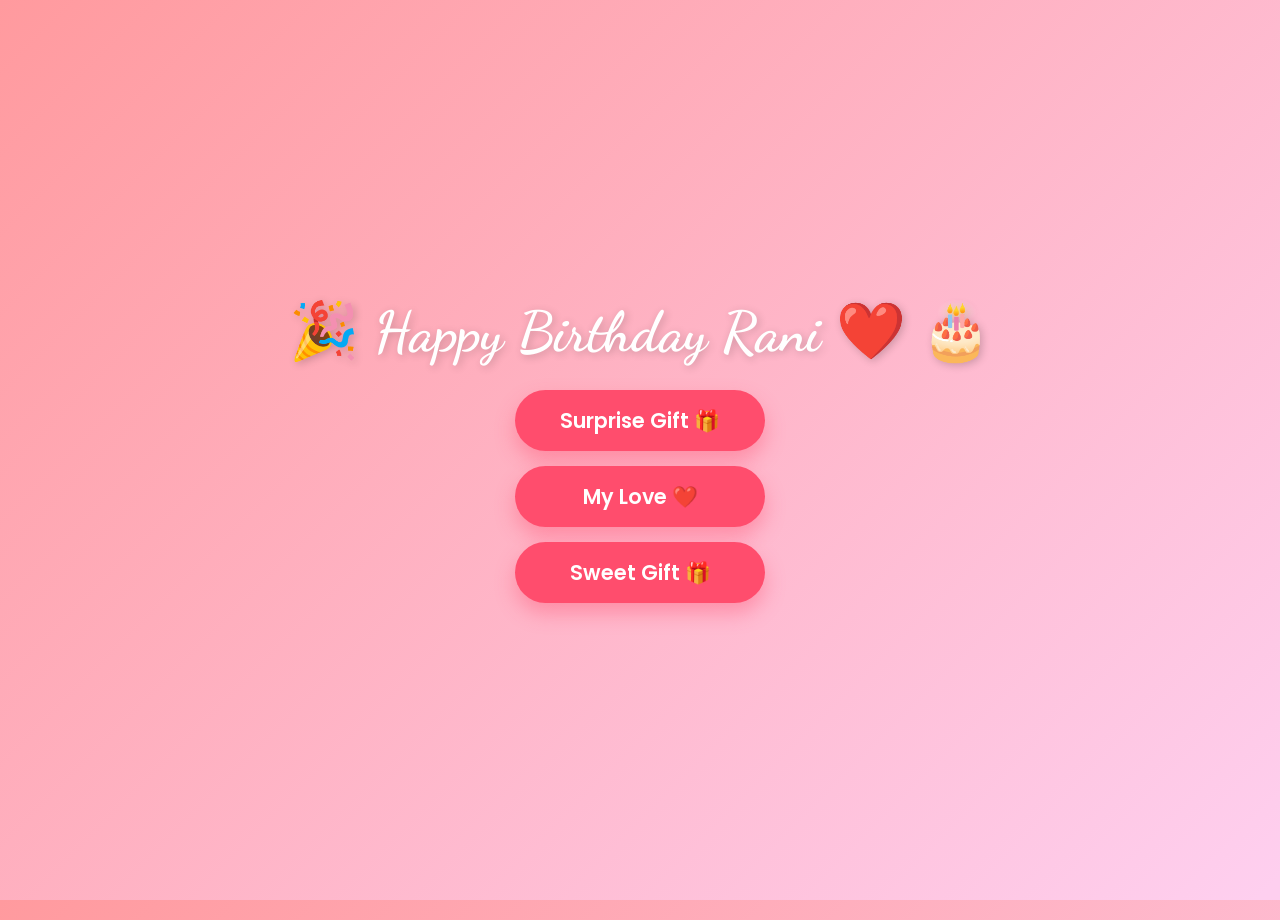
==== index.html @ cdb82f6a "Initial commit of Rani's Birthday Surprise site" ====
<!DOCTYPE html>
<html lang="en">
<head>
    <meta charset="UTF-8">
    <meta name="viewport" content="width=device-width, initial-scale=1.0">
    <title>Happy Birthday Rani ❤️</title>
    <!-- Use Google Fonts for elegant typography -->
    <link href="https://fonts.googleapis.com/css2?family=Dancing+Script:wght@700&family=Poppins:wght@300;400;600&display=swap" rel="stylesheet">
    
    <style>
        /* CSS variables for a romantic color palette */
        :root {
            --primary-pink: #ff4d6d;
            --light-pink: #ffb3c6;
            --dark-pink: #c9184a;
            --white: #ffffff;
        }

        * {
            margin: 0;
            padding: 0;
            box-sizing: border-box;
        }

        body {
            font-family: 'Poppins', sans-serif;
            /* Beautiful smooth pink gradient */
            background: linear-gradient(135deg, #ff9a9e 0%, #fecfef 99%, #fecfef 100%);
            min-height: 100vh;
            overflow: hidden; /* Hide scrollbars for full screen effect */
            display: flex;
            justify-content: center;
            align-items: center;
            color: var(--white);
        }

        /* Screen containers */
        .screen {
            position: absolute;
            top: 0;
            left: 0;
            width: 100%;
            height: 100%;
            display: flex;
            flex-direction: column;
            justify-content: center;
            align-items: center;
            transition: opacity 1s ease-in-out, visibility 1s;
            z-index: 10;
        }

        .hidden {
            opacity: 0;
            visibility: hidden;
            pointer-events: none;
        }

        /* Typography */
        h1 {
            font-family: 'Dancing Script', cursive;
            font-size: 3.5rem; /* Decreased from 4.5rem */
            text-shadow: 2px 2px 8px rgba(0, 0, 0, 0.2);
            margin-bottom: 1.5rem;
            text-align: center;
            padding: 0 20px;
            animation: fadeInDown 1.5s ease-out;
        }

        .slide-heading {
            font-family: 'Dancing Script', cursive;
            font-size: 2.8rem; /* Decreased from 3.5rem */
            text-shadow: 2px 2px 8px rgba(0, 0, 0, 0.2);
            margin-top: 2.5cm; /* Slightly less margin */
            margin-bottom: 1.2rem;
            text-align: center;
            color: var(--white);
            z-index: 20;
            animation: fadeInDown 1.5s ease-out;
        }

        .final-message {
            font-family: 'Dancing Script', cursive;
            font-size: 2.5rem;
            margin-top: 1.5rem;
            text-shadow: 2px 2px 8px rgba(0, 0, 0, 0.2);
            animation: fadeInUp 1.5s ease-out;
        }

        /* Choice Buttons Container */
        .choice-container {
            display: flex;
            flex-direction: column;
            gap: 15px;
            align-items: center;
            width: 100%;
            animation: fadeInUp 1.5s ease-out;
        }

        .pulse-button {
            background: var(--primary-pink);
            color: var(--white);
            border: none;
            padding: 15px 40px;
            width: 250px; /* Consistent width for 3 buttons */
            font-size: 1.3rem;
            font-family: 'Poppins', sans-serif;
            font-weight: 600;
            border-radius: 50px;
            cursor: pointer;
            box-shadow: 0 10px 20px rgba(255, 77, 109, 0.4);
            transition: all 0.3s ease;
            animation: pulse 2s infinite;
            z-index: 20;
        }

        .pulse-button:hover {
            transform: translateY(-3px) scale(1.05);
            box-shadow: 0 15px 25px rgba(255, 77, 109, 0.6);
            background: var(--dark-pink);
        }

        /* Slideshow Container */
        .slideshow-container {
            width: 95%; /* Increased for a larger frame */
            max-width: 500px; /* Increased for a larger frame */
            aspect-ratio: 3/4;
            position: relative;
            border-radius: 20px;
            overflow: hidden;
            box-shadow: 0 15px 35px rgba(0, 0, 0, 0.3);
            border: 4px solid rgba(255, 255, 255, 0.9);
            z-index: 20;
            background: var(--white);
        }

        .slide {
            position: absolute;
            top: 0;
            left: 0;
            width: 100%;
            height: 100%;
            display: flex;
            justify-content: center;
            align-items: center;
            opacity: 0;
            transition: opacity 1.5s ease-in-out, transform 3s ease-in-out;
            transform: scale(1.05);
        }

        .slide img {
            max-width: 100%;
            max-height: 100%;
            object-fit: contain; /* Make sure the entire picture is always fully visible */
            border-radius: 8px;
        }

        .slide.active {
            opacity: 1;
            transform: scale(1); /* Slight zoom-out effect when appearing */
        }

        /* Decorator Styles */
        .slideshow-wrapper {
            position: relative;
            display: flex;
            align-items: center;
            justify-content: center;
            width: 100%;
            max-width: 900px;
            gap: 20px;
            margin: 1rem 0;
            z-index: 20;
        }

        .decorator {
            width: 150px;
            height: auto;
            transition: all 0.5s ease;
            filter: drop-shadow(0 10px 15px rgba(0, 0, 0, 0.2));
            animation: float 4s ease-in-out infinite;
        }

        .teddy-left {
            animation-delay: 0.5s;
        }

        .bouquet-right {
            animation-delay: 0s;
            transform: rotate(5deg);
        }

        /* Specific animations for decorators */
        @keyframes float {
            0%, 100% { transform: translateY(0) rotate(0deg); }
            50% { transform: translateY(-15px) rotate(5deg); }
        }

        /* Mobile Responsiveness for decorators */
        @media (max-width: 850px) {
            .decorator {
                width: 100px;
            }
        }

        @media (max-width: 650px) {
            .decorator {
                display: none; /* Hide on small screens to prioritize the slideshow */
            }
            .slideshow-wrapper {
                gap: 0;
            }
        }

        /* Placeholder styles for text when images are missing */
        .placeholder-text {
            position: absolute;
            top: 50%;
            left: 50%;
            transform: translate(-50%, -50%);
            color: var(--primary-pink);
            font-size: 1.5rem;
            font-weight: 600;
            text-align: center;
            opacity: 0.5;
        }

        /* Floating Hearts Container */
        #hearts-container {
            position: fixed;
            top: 0;
            left: 0;
            width: 100%;
            height: 100%;
            pointer-events: none;
            z-index: 1;
        }

        .heart {
            position: absolute;
            bottom: -10vh;
            font-size: 2rem;
            animation: float var(--duration) ease-in infinite;
            opacity: var(--opacity);
            text-shadow: 0 0 10px rgba(255, 255, 255, 0.5);
            user-select: none;
        }

        /* Animations */
        @keyframes pulse {
            0% { transform: scale(1); box-shadow: 0 0 0 0 rgba(255, 77, 109, 0.7); }
            70% { transform: scale(1.05); box-shadow: 0 0 0 15px rgba(255, 77, 109, 0); }
            100% { transform: scale(1); box-shadow: 0 0 0 0 rgba(255, 77, 109, 0); }
        }

        @keyframes float {
            0% { transform: translateY(0) scale(0.8); }
            50% { transform: translateY(-60vh) scale(1.2) rotate(15deg); }
            100% { transform: translateY(-120vh) scale(0.8) rotate(-15deg); }
        }

        @keyframes fadeInDown {
            from { opacity: 0; transform: translateY(-30px); }
            to { opacity: 1; transform: translateY(0); }
        }

        @keyframes fadeInUp {
            from { opacity: 0; transform: translateY(30px); }
            to { opacity: 1; transform: translateY(0); }
        }

        /* Mobile Responsiveness */
        @media (max-width: 600px) {
            h1 { font-size: 2.8rem; }
            .slide-heading { font-size: 2.4rem; }
            .final-message { font-size: 1.8rem; }
            .pulse-button { padding: 12px 25px; font-size: 1.1rem; width: 220px; }
        }

        /* Love Symbol Button Styling */
        .love-symbol-btn {
            position: fixed;
            bottom: 30px;
            right: 30px;
            background: var(--primary-pink);
            color: var(--white);
            width: 70px;
            height: 70px;
            border-radius: 50%;
            display: flex;
            justify-content: center;
            align-items: center;
            font-size: 2.5rem;
            cursor: pointer;
            box-shadow: 0 10px 25px rgba(255, 77, 109, 0.5);
            z-index: 100;
            transition: transform 0.3s cubic-bezier(0.175, 0.885, 0.32, 1.275), background 0.3s ease;
            animation: heartBeat 1.5s infinite;
        }

        .love-symbol-btn:hover {
            transform: scale(1.15);
            background: var(--dark-pink);
        }

        /* Modal Background (Glassmorphism Overlay) */
        .modal-overlay {
            position: fixed;
            top: 0;
            left: 0;
            width: 100%;
            height: 100%;
            background: rgba(0, 0, 0, 0.5);
            backdrop-filter: blur(10px);
            display: flex;
            justify-content: center;
            align-items: center;
            z-index: 200;
            opacity: 0;
            visibility: hidden;
            transition: all 0.5s ease;
        }

        .modal-overlay.active {
            opacity: 1;
            visibility: visible;
        }

        /* Modal Content Box */
        .modal-content {
            background: rgba(255, 255, 255, 0.95);
            width: 85%; /* Decreased from 90% */
            max-width: 400px; /* Decreased from 500px */
            padding: 1.8rem; /* Decreased from 2.5rem */
            border-radius: 25px;
            box-shadow: 0 25px 50px rgba(0, 0, 0, 0.4);
            transform: translateY(50px) scale(0.9);
            transition: all 0.5s cubic-bezier(0.34, 1.56, 0.64, 1);
            text-align: center;
            position: relative;
            color: #333;
        }

        .modal-overlay.active .modal-content {
            transform: translateY(0) scale(1);
        }

        .modal-img-container {
            width: 100%;
            border-radius: 20px;
            overflow: hidden;
            margin-bottom: 1.5rem;
            box-shadow: 0 10px 20px rgba(0, 0, 0, 0.2);
            border: 4px solid var(--light-pink);
        }

        .modal-img-container img {
            width: 100%;
            height: auto;
            display: block;
        }

        .modal-message {
            font-family: 'Dancing Script', cursive;
            font-size: 1.7rem; /* Decreased from 2.2rem */
            color: var(--dark-pink);
            line-height: 1.4;
            margin-top: 0.8rem;
        }

        .close-modal-btn {
            position: absolute;
            top: -15px;
            right: -15px;
            background: var(--dark-pink);
            color: white;
            width: 40px;
            height: 40px;
            border-radius: 50%;
            display: flex;
            justify-content: center;
            align-items: center;
            font-size: 1.5rem;
            cursor: pointer;
            box-shadow: 0 5px 15px rgba(0, 0, 0, 0.2);
            border: 2px solid white;
        }

        @keyframes heartBeat {
            0% { transform: scale(1); }
            14% { transform: scale(1.1); }
            28% { transform: scale(1); }
            42% { transform: scale(1.1); }
            70% { transform: scale(1); }
        }

        /* Mobile Responsiveness for Modal */
        @media (max-width: 500px) {
            .modal-content { padding: 1.5rem; }
            .modal-message { font-size: 1.8rem; }
            .love-symbol-btn { width: 60px; height: 60px; font-size: 2rem; bottom: 20px; right: 20px; }
        }
        /* Styles for the Mummy Daddy Surprise */
        .mummy-daddy-container {
            position: relative;
            width: 100%;
            height: 100%;
            display: flex;
            flex-direction: column;
            justify-content: center;
            align-items: center;
            overflow: hidden;
        }

        /* Back Navigation Button Styling */
        .back-nav-btn {
            position: absolute;
            top: 20px;
            left: 20px;
            background: rgba(255, 255, 255, 0.2);
            backdrop-filter: blur(5px);
            color: var(--white);
            border: 2px solid rgba(255, 255, 255, 0.5);
            padding: 8px 15px;
            border-radius: 50px;
            font-size: 1rem;
            cursor: pointer;
            z-index: 100;
            transition: all 0.3s ease;
            display: flex;
            align-items: center;
            gap: 5px;
        }

        .back-nav-btn:hover {
            background: rgba(255, 255, 255, 0.4);
            transform: scale(1.05);
        }

        /* Generic Slide Overlay for Captions */
        .slide-overlay {
            position: absolute;
            bottom: 6%;
            left: 0;
            width: 100%;
            padding: 12px;
            background: linear-gradient(to top, rgba(0, 0, 0, 0.6), transparent);
            color: white;
            font-family: 'Dancing Script', cursive;
            font-size: 2.2rem;
            text-align: center;
            text-shadow: 2px 2px 6px rgba(0, 0, 0, 0.6);
            z-index: 5;
            pointer-events: none;
            display: block; /* Restored as per request */
        }
    </style>
</head>
<body>

    <!-- Floating hearts animation container -->
    <div id="hearts-container"></div>

    <!-- Screen 1: Landing Page (Choice of Surprise) -->
    <div id="landing-screen" class="screen">
        <h1>🎉 Happy Birthday Rani ❤️ 🎂</h1>
        <div class="choice-container">
            <button class="pulse-button start-choice" data-type="gift">Surprise Gift 🎁</button>
            <button class="pulse-button start-choice" data-type="love">My Love ❤️</button>
            <button class="pulse-button start-choice" data-type="cake">Sweet Gift 🎁</button>
        </div>
    </div>

    <!-- Screen 2: Slideshow & Message -->
    <div id="slideshow-screen" class="screen hidden">
        <button id="back-to-home" class="back-nav-btn">⬅ Back to Choices</button>
        <h2 class="slide-heading">My Beautiful Rani ❤️</h2>
        
        <div class="slideshow-wrapper">
            <!-- Left Decorator: Teddy Bear -->
            <div class="decorator teddy-left">
                <svg viewBox="0 0 200 200" xmlns="http://www.w3.org/2000/svg">
                    <!-- Ears -->
                    <circle cx="60" cy="60" r="30" fill="#a67c52" stroke="#8b633a" stroke-width="2"/>
                    <circle cx="140" cy="60" r="30" fill="#a67c52" stroke="#8b633a" stroke-width="2"/>
                    <circle cx="60" cy="60" r="15" fill="#d2a679"/>
                    <circle cx="140" cy="60" r="15" fill="#d2a679"/>
                    
                    <!-- Body -->
                    <ellipse cx="100" cy="140" rx="60" ry="50" fill="#a67c52" stroke="#8b633a" stroke-width="2"/>
                    
                    <!-- Head -->
                    <circle cx="100" cy="90" r="50" fill="#a67c52" stroke="#8b633a" stroke-width="2"/>
                    
                    <!-- Muzzle -->
                    <ellipse cx="100" cy="110" rx="25" ry="20" fill="#d2a679"/>
                    <path d="M90 115 Q 100 125 110 115" stroke="#4a3728" stroke-width="2" fill="none"/>
                    <circle cx="100" cy="105" r="5" fill="#4a3728"/>
                    
                    <!-- Eyes -->
                    <circle cx="80" cy="85" r="5" fill="#4a3728"/>
                    <circle cx="120" cy="85" r="5" fill="#4a3728"/>
                    
                    <!-- Heart -->
                    <path d="M100 160 C 80 140 70 150 70 160 C 70 175 100 190 100 190 C 100 190 130 175 130 160 C 130 150 120 140 100 160" fill="#ff4d6d">
                        <animate attributeName="transform" type="scale" values="1;1.1;1" dur="2s" repeatCount="indefinite" />
                    </path>
                </svg>
            </div>

            <div class="slideshow-container">
                <!-- Special Surprise Gift Slide -->
                <div class="slide" data-type="gift">
                    <div class="mummy-daddy-container">
                        <img src="birthday-card/assets/images/new/mummy_daddy_new.jpg" alt="Mummy Daddy">
                        <div class="slide-overlay">
                            Mummy Daddy ❤️
                            <div style="font-size:1.1rem; margin-top:0.3rem; opacity:0.95;">Thank you, Mom &amp; Dad, for giving me life and endless love</div>
                        </div>
                    </div>
                </div>

                <!-- Sweet Gift Slides: Teddy Bears -->
                <div class="slide svg-slide" data-type="cake">
                    <svg viewBox="0 0 300 350" xmlns="http://www.w3.org/2000/svg" style="width:80%;max-height:90%">
                        <circle cx="90" cy="80" r="38" fill="#c8956c" stroke="#a0714f" stroke-width="3"/>
                        <circle cx="210" cy="80" r="38" fill="#c8956c" stroke="#a0714f" stroke-width="3"/>
                        <circle cx="90" cy="80" r="20" fill="#e8b48a"/>
                        <circle cx="210" cy="80" r="20" fill="#e8b48a"/>
                        <ellipse cx="150" cy="220" rx="80" ry="70" fill="#c8956c" stroke="#a0714f" stroke-width="3"/>
                        <circle cx="150" cy="120" r="70" fill="#c8956c" stroke="#a0714f" stroke-width="3"/>
                        <ellipse cx="150" cy="148" rx="35" ry="28" fill="#e8b48a"/>
                        <path d="M138 155 Q150 168 162 155" stroke="#5a3825" stroke-width="3" fill="none" stroke-linecap="round"/>
                        <ellipse cx="150" cy="138" rx="8" ry="5" fill="#5a3825"/>
                        <circle cx="126" cy="112" r="8" fill="#2c1a0e"/>
                        <circle cx="174" cy="112" r="8" fill="#2c1a0e"/>
                        <circle cx="129" cy="109" r="3" fill="white"/>
                        <circle cx="177" cy="109" r="3" fill="white"/>
                        <path d="M150 200 C 118 178 100 190 100 205 C 100 228 150 248 150 248 C 150 248 200 228 200 205 C 200 190 182 178 150 200" fill="#ff4d6d"/>
                        <ellipse cx="90" cy="260" rx="30" ry="22" fill="#c8956c" stroke="#a0714f" stroke-width="2"/>
                        <ellipse cx="210" cy="260" rx="30" ry="22" fill="#c8956c" stroke="#a0714f" stroke-width="2"/>
                        <ellipse cx="150" cy="305" rx="22" ry="18" fill="#c8956c" stroke="#a0714f" stroke-width="2"/>
                        <text x="150" y="340" text-anchor="middle" font-family="Dancing Script, cursive" font-size="22" fill="#ff4d6d">I Love You! 🤍</text>
                    </svg>
                </div>

                <!-- Sweet Gift Slides: Bouquet 1 -->
                <div class="slide svg-slide" data-type="cake">
                    <svg viewBox="0 0 300 380" xmlns="http://www.w3.org/2000/svg" style="width:80%;max-height:90%">
                        <!-- Wrap paper -->
                        <path d="M80 230 L150 340 L220 230 Z" fill="#fce4ec" stroke="#f48fb1" stroke-width="2"/>
                        <path d="M90 230 L150 310 L210 230 Z" fill="#f8bbd0"/>
                        <!-- Bow -->
                        <path d="M130 240 Q150 220 170 240" stroke="#e91e63" stroke-width="4" fill="none"/>
                        <circle cx="150" cy="235" r="7" fill="#e91e63"/>
                        <!-- Stems -->
                        <path d="M150 235 L150 160" stroke="#388e3c" stroke-width="4"/>
                        <path d="M150 235 L110 170" stroke="#388e3c" stroke-width="4"/>
                        <path d="M150 235 L190 170" stroke="#388e3c" stroke-width="4"/>
                        <path d="M150 235 L125 175" stroke="#388e3c" stroke-width="3"/>
                        <path d="M150 235 L175 175" stroke="#388e3c" stroke-width="3"/>
                        <!-- Leaves -->
                        <path d="M130 200 Q118 185 132 178" stroke="#4caf50" fill="#66bb6a" stroke-width="1"/>
                        <path d="M170 200 Q182 185 168 178" stroke="#4caf50" fill="#66bb6a" stroke-width="1"/>
                        <!-- Center rose -->
                        <circle cx="150" cy="130" r="28" fill="#e91e63" stroke="#c2185b" stroke-width="2"/>
                        <circle cx="150" cy="130" r="18" fill="#f06292"/>
                        <circle cx="150" cy="130" r="10" fill="#e91e63"/>
                        <circle cx="150" cy="130" r="5" fill="#fce4ec"/>
                        <!-- Left rose -->
                        <circle cx="108" cy="155" r="22" fill="#ff5722" stroke="#e64a19" stroke-width="2"/>
                        <circle cx="108" cy="155" r="14" fill="#ff7043"/>
                        <circle cx="108" cy="155" r="7" fill="#ff5722"/>
                        <!-- Right rose -->
                        <circle cx="192" cy="155" r="22" fill="#9c27b0" stroke="#7b1fa2" stroke-width="2"/>
                        <circle cx="192" cy="155" r="14" fill="#ba68c8"/>
                        <circle cx="192" cy="155" r="7" fill="#9c27b0"/>
                        <!-- Small flowers -->
                        <circle cx="128" cy="150" r="15" fill="#ffeb3b" stroke="#f9a825" stroke-width="1.5"/>
                        <circle cx="128" cy="150" r="7" fill="#ff8f00"/>
                        <circle cx="172" cy="150" r="15" fill="#00bcd4" stroke="#0097a7" stroke-width="1.5"/>
                        <circle cx="172" cy="150" r="7" fill="#006064"/>
                        <text x="150" y="365" text-anchor="middle" font-family="Dancing Script, cursive" font-size="22" fill="#e91e63">With Love 💐</text>
                    </svg>
                </div>

                <!-- Sweet Gift Slides: Teddy with gift -->
                <div class="slide svg-slide" data-type="cake">
                    <svg viewBox="0 0 300 360" xmlns="http://www.w3.org/2000/svg" style="width:80%;max-height:90%">
                        <!-- Teddy smaller at top -->
                        <circle cx="85" cy="65" r="25" fill="#d4956a" stroke="#a0714f" stroke-width="2"/>
                        <circle cx="165" cy="65" r="25" fill="#d4956a" stroke="#a0714f" stroke-width="2"/>
                        <circle cx="85" cy="65" r="12" fill="#e8b48a"/>
                        <circle cx="165" cy="65" r="12" fill="#e8b48a"/>
                        <ellipse cx="125" cy="145" rx="55" ry="48" fill="#d4956a" stroke="#a0714f" stroke-width="2"/>
                        <circle cx="125" cy="95" r="50" fill="#d4956a" stroke="#a0714f" stroke-width="2"/>
                        <ellipse cx="125" cy="118" rx="28" ry="22" fill="#e8b48a"/>
                        <path d="M115 124 Q125 134 135 124" stroke="#4a2c17" stroke-width="2.5" fill="none" stroke-linecap="round"/>
                        <ellipse cx="125" cy="112" rx="6" ry="4" fill="#4a2c17"/>
                        <circle cx="105" cy="90" r="7" fill="#1a0a00"/>
                        <circle cx="145" cy="90" r="7" fill="#1a0a00"/>
                        <circle cx="107" cy="87" r="2.5" fill="white"/>
                        <circle cx="147" cy="87" r="2.5" fill="white"/>
                        <!-- Gift box -->
                        <rect x="75" y="220" width="100" height="80" rx="8" fill="#ff4d6d" stroke="#c9184a" stroke-width="2"/>
                        <rect x="75" y="220" width="100" height="22" rx="4" fill="#c9184a"/>
                        <path x1="125" y1="220" x2="125" y2="300" stroke="#ffb3c6" stroke-width="4"/>
                        <path d="M106 222 Q125 205 144 222" stroke="#ffb3c6" stroke-width="4" fill="none"/>
                        <path d="M106 220 Q125 238 144 220" stroke="#ffb3c6" stroke-width="4" fill="none"/>
                        <circle cx="125" cy="218" r="6" fill="#ffb3c6"/>
                        <!-- Teddy arms holding gift -->
                        <path d="M70 145 Q60 185 80 220" stroke="#d4956a" stroke-width="14" fill="none" stroke-linecap="round"/>
                        <path d="M180 145 Q190 185 170 220" stroke="#d4956a" stroke-width="14" fill="none" stroke-linecap="round"/>
                        <text x="150" y="345" text-anchor="middle" font-family="Dancing Script, cursive" font-size="20" fill="#ff4d6d">A Gift For You! 🎁</text>
                    </svg>
                </div>

                <!-- Sweet Gift Slides: Bouquet 2 -->
                <div class="slide svg-slide" data-type="cake">
                    <svg viewBox="0 0 300 380" xmlns="http://www.w3.org/2000/svg" style="width:80%;max-height:90%">
                        <!-- Wrap -->
                        <path d="M70 240 L150 350 L230 240 Z" fill="#e8f5e9" stroke="#a5d6a7" stroke-width="2"/>
                        <path d="M85 240 L150 325 L215 240 Z" fill="#c8e6c9"/>
                        <!-- Bow -->
                        <path d="M130 248 Q150 228 170 248" stroke="#43a047" stroke-width="4" fill="none"/>
                        <circle cx="150" cy="243" r="7" fill="#43a047"/>
                        <!-- Stems -->
                        <path d="M150 243 L150 155" stroke="#2e7d32" stroke-width="4"/>
                        <path d="M150 243 L105 168" stroke="#2e7d32" stroke-width="4"/>
                        <path d="M150 243 L195 168" stroke="#2e7d32" stroke-width="4"/>
                        <path d="M150 243 L120 172" stroke="#388e3c" stroke-width="3"/>
                        <path d="M150 243 L180 172" stroke="#388e3c" stroke-width="3"/>
                        <!-- Sunflowers -->
                        <circle cx="150" cy="120" r="32" fill="#fdd835" stroke="#f9a825" stroke-width="2"/>
                        <circle cx="150" cy="120" r="15" fill="#5d4037"/>
                        <circle cx="104" cy="150" r="24" fill="#fdd835" stroke="#f9a825" stroke-width="2"/>
                        <circle cx="104" cy="150" r="11" fill="#5d4037"/>
                        <circle cx="196" cy="150" r="24" fill="#ff7043" stroke="#e64a19" stroke-width="2"/>
                        <circle cx="196" cy="150" r="11" fill="#4e342e"/>
                        <!-- Tulips -->
                        <ellipse cx="128" cy="138" rx="12" ry="18" fill="#e91e63" stroke="#c2185b" stroke-width="1.5" transform="rotate(-20 128 138)"/>
                        <ellipse cx="172" cy="138" rx="12" ry="18" fill="#9c27b0" stroke="#7b1fa2" stroke-width="1.5" transform="rotate(20 172 138)"/>
                        <!-- Sparkles -->
                        <text x="60" y="80" font-size="18" opacity="0.8">✨</text>
                        <text x="220" y="80" font-size="18" opacity="0.8">✨</text>
                        <text x="140" y="55" font-size="18" opacity="0.8">🌸</text>
                        <text x="150" y="365" text-anchor="middle" font-family="Dancing Script, cursive" font-size="22" fill="#43a047">For You, Rani 🌻</text>
                    </svg>
                </div>

                <!-- My Love Slides: Real Photos -->
                <div class="slide" data-type="love">
                    <img src="birthday-card/assets/images/new/love-1.jpg" alt="Rani - Baby Photo">
                    <div class="slide-overlay">Happy Birthday Rani ❤️</div>
                </div>
                <div class="slide" data-type="love">
                    <img src="birthday-card/assets/images/new/love-2.jpg" alt="Rani - Black Dress">
                    <div class="slide-overlay">My Beautiful My Love ❤️</div>
                </div>
                <div class="slide" data-type="love">
                    <img src="birthday-card/assets/images/new/love-3.jpg" alt="Rani - Green Saree">
                    <div class="slide-overlay">Happy Birthday My Everything ❤️</div>
                </div>
                <div class="slide" data-type="love">
                    <img src="birthday-card/assets/images/new/love-4.jpg" alt="Rani - Collage">
                    <div class="slide-overlay">I Love You Rani ❤️</div>
                </div>
                <div class="slide" data-type="love">
                    <img src="birthday-card/assets/images/new/love-5.jpg" alt="Rani - Black Dress Collage">
                    <div class="slide-overlay">My World ❤️</div>
                </div>
            </div>

            <!-- Right Decorator: Flowers -->
            <div class="decorator bouquet-right">
                <svg viewBox="0 0 200 200" xmlns="http://www.w3.org/2000/svg">
                    <!-- Wrap -->
                    <path d="M60 140 L 100 190 L 140 140 Z" fill="#f8e1e7" stroke="#eabfcb" stroke-width="2"/>
                    
                    <!-- Stems -->
                    <path d="M100 150 L 100 100" stroke="#4a7c44" stroke-width="3"/>
                    <path d="M100 150 L 70 110" stroke="#4a7c44" stroke-width="3"/>
                    <path d="M100 150 L 130 110" stroke="#4a7c44" stroke-width="3"/>
                    
                    <!-- Flowers -->
                    <!-- Center Flower -->
                    <circle cx="100" cy="80" r="25" fill="#ff4d6d" stroke="#c9184a" stroke-width="2"/>
                    <circle cx="100" cy="80" r="10" fill="#ffb3c6"/>
                    
                    <!-- Left Flower -->
                    <circle cx="70" cy="100" r="20" fill="#ff758f" stroke="#ff4d6d" stroke-width="2"/>
                    <circle cx="70" cy="100" r="8" fill="#ffc2d1"/>
                    
                    <!-- Right Flower -->
                    <circle cx="130" cy="100" r="20" fill="#c9184a" stroke="#a4133c" stroke-width="2"/>
                    <circle cx="130" cy="100" r="8" fill="#ff4d6d"/>
                    
                    <!-- Bow -->
                    <path d="M85 155 Q 100 145 115 155" stroke="#ffb3c6" stroke-width="4" fill="none"/>
                    <circle cx="100" cy="150" r="5" fill="#ff4d6d"/>
                </svg>
            </div>
        </div>

        <h3 class="final-message">I Love You Forever ❤️</h3>
        
        <!-- Background Music -->
        <audio id="bg-music" loop>
            <source src="birthday-card/assets/music/happy_birthday_rani.m4a" type="audio/mp4">
            Your browser does not support the audio element.
        </audio>

        <!-- Love Symbol Button -->
        <div id="love-message-btn" class="love-symbol-btn hidden">❤️</div>

        <!-- Special Message Modal -->
        <div id="message-modal" class="modal-overlay">
            <div class="modal-content">
                <div id="close-modal" class="close-modal-btn">✖</div>
                <div class="modal-img-container">
                    <img src="birthday-card/assets/images/new/love-modal.jpg" alt="My Love">
                </div>
                <p class="modal-message">you are the most important person in my life please never leave me i promise to stay with you forever happy birthday Sai sushma alias Rani ❤️</p>
            </div>
        </div>
    </div>

    <script>
        // 1. Floating Hearts Setup
        function createHearts() {
            const container = document.getElementById('hearts-container');
            const heartCount = 35; // Number of floating hearts

            for (let i = 0; i < heartCount; i++) {
                const heart = document.createElement('div');
                heart.classList.add('heart');
                heart.innerHTML = '❤️';
                
                // Randomize positioning, sizing, and animation timings
                const left = Math.random() * 100;
                const duration = Math.random() * 6 + 5; // 5s to 11s
                const delay = Math.random() * 5; // 0s to 5s
                const opacity = Math.random() * 0.6 + 0.2; // 0.2 to 0.8
                const size = Math.random() * 1.5 + 0.8; // 0.8rem to 2.3rem

                heart.style.left = `${left}%`;
                heart.style.fontSize = `${size}rem`;
                heart.style.setProperty('--duration', `${duration}s`);
                heart.style.setProperty('--opacity', opacity);
                heart.style.animationDelay = `${delay}s`;

                container.appendChild(heart);
            }
        }

        // 2. Slideshow Logic
        let currentSlide = 0;
        let slideInterval;
        let activeSlides = [];

        function startSlideshow(selectedType) {
            const allSlides = document.querySelectorAll('.slide');
            
            // Filter slides based on selection
            if (selectedType === 'gift') {
                activeSlides = Array.from(allSlides).filter(s => s.getAttribute('data-type') === 'gift');
            } else if (selectedType === 'cake') {
                activeSlides = Array.from(allSlides).filter(s => s.getAttribute('data-type') === 'cake');
            } else {
                activeSlides = Array.from(allSlides).filter(s => s.getAttribute('data-type') === 'love');
            }

            // Reset all slides
            allSlides.forEach(s => s.classList.remove('active'));
            
            // Set initial slide
            currentSlide = 0;
            activeSlides[currentSlide].classList.add('active');

            slideInterval = setInterval(() => {
                // Fade out current slide
                activeSlides[currentSlide].classList.remove('active');
                
                // Move to next slide
                currentSlide = (currentSlide + 1) % activeSlides.length;
                
                // Fade in next slide
                activeSlides[currentSlide].classList.add('active');
            }, 3000); // Change image every 3 seconds
        }

        // 3. Button Click Event (Handling 3 choices)
        const choiceButtons = document.querySelectorAll('.start-choice');
        
        choiceButtons.forEach(button => {
            button.addEventListener('click', (e) => {
                const selectedType = e.currentTarget.getAttribute('data-type');
                
                // Save state to browser history
                history.pushState({ screen: 'slideshow' }, '');

                showSurprise(selectedType);
            });
        });

        function showSurprise(selectedType) {
            // Screen transition
            document.getElementById('landing-screen').classList.add('hidden');
            document.getElementById('slideshow-screen').classList.remove('hidden');
            
            // Play Background Music
            const audio = document.getElementById('bg-music');
            audio.play().catch(error => console.log("Audio play postponed.", error));

            // Start the photo slideshow with the specific type
            setTimeout(() => startSlideshow(selectedType), 1000); 
            
            // Show the Love Symbol Button
            setTimeout(() => {
                const loveBtn = document.getElementById('love-message-btn');
                loveBtn.classList.remove('hidden');
                loveBtn.style.animation = 'fadeInUp 1s forwards, heartBeat 1.5s infinite';
            }, 2000);
        }

        function resetToLanding() {
            // Reset visibility
            document.getElementById('landing-screen').classList.remove('hidden');
            document.getElementById('slideshow-screen').classList.add('hidden');
            document.getElementById('message-modal').classList.remove('active');
            
            // Stop Slideshow
            clearInterval(slideInterval);
            
            // Stop and Reset Music
            const audio = document.getElementById('bg-music');
            audio.pause();
            audio.currentTime = 0;
            
            // Hide love button
            document.getElementById('love-message-btn').classList.add('hidden');
        }

        // Back button UI click
        document.getElementById('back-to-home').addEventListener('click', () => {
            history.back(); // This will trigger onpopstate
        });

        // Browser Back Button Support
        window.onpopstate = (event) => {
            resetToLanding();
        };

        // 4. Modal Toggle Logic
        const loveBtn = document.getElementById('love-message-btn');
        const modal = document.getElementById('message-modal');
        const closeBtn = document.getElementById('close-modal');

        loveBtn.addEventListener('click', () => {
            modal.classList.add('active');
        });

        closeBtn.addEventListener('click', () => {
            modal.classList.remove('active');
        });

        // Close modal when clicking outside the content
        modal.addEventListener('click', (e) => {
            if (e.target === modal) {
                modal.classList.remove('active');
            }
        });

        // Initialize background animations on load
        window.onload = createHearts;
    </script>
</body>
</html>
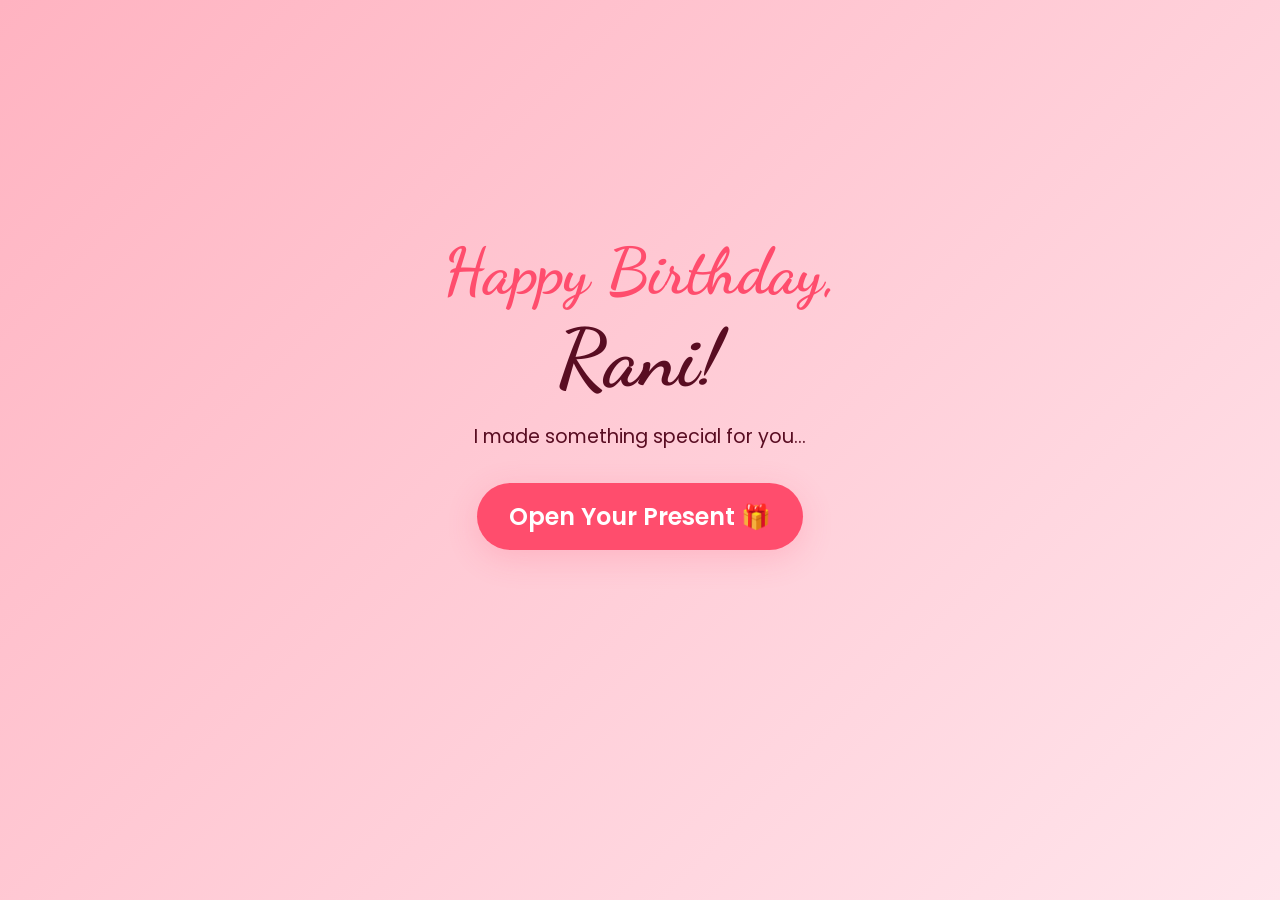
==== commit 2feb8206: "Add files via upload" ====
--- a/index.html
+++ b/index.html
@@ -1,877 +1,91 @@
-<!DOCTYPE html>
-<html lang="en">
-<head>
-    <meta charset="UTF-8">
-    <meta name="viewport" content="width=device-width, initial-scale=1.0">
-    <title>Happy Birthday Rani ❤️</title>
-    <!-- Use Google Fonts for elegant typography -->
-    <link href="https://fonts.googleapis.com/css2?family=Dancing+Script:wght@700&family=Poppins:wght@300;400;600&display=swap" rel="stylesheet">
-    
-    <style>
-        /* CSS variables for a romantic color palette */
-        :root {
-            --primary-pink: #ff4d6d;
-            --light-pink: #ffb3c6;
-            --dark-pink: #c9184a;
-            --white: #ffffff;
-        }
-
-        * {
-            margin: 0;
-            padding: 0;
-            box-sizing: border-box;
-        }
-
-        body {
-            font-family: 'Poppins', sans-serif;
-            /* Beautiful smooth pink gradient */
-            background: linear-gradient(135deg, #ff9a9e 0%, #fecfef 99%, #fecfef 100%);
-            min-height: 100vh;
-            overflow: hidden; /* Hide scrollbars for full screen effect */
-            display: flex;
-            justify-content: center;
-            align-items: center;
-            color: var(--white);
-        }
-
-        /* Screen containers */
-        .screen {
-            position: absolute;
-            top: 0;
-            left: 0;
-            width: 100%;
-            height: 100%;
-            display: flex;
-            flex-direction: column;
-            justify-content: center;
-            align-items: center;
-            transition: opacity 1s ease-in-out, visibility 1s;
-            z-index: 10;
-        }
-
-        .hidden {
-            opacity: 0;
-            visibility: hidden;
-            pointer-events: none;
-        }
-
-        /* Typography */
-        h1 {
-            font-family: 'Dancing Script', cursive;
-            font-size: 3.5rem; /* Decreased from 4.5rem */
-            text-shadow: 2px 2px 8px rgba(0, 0, 0, 0.2);
-            margin-bottom: 1.5rem;
-            text-align: center;
-            padding: 0 20px;
-            animation: fadeInDown 1.5s ease-out;
-        }
-
-        .slide-heading {
-            font-family: 'Dancing Script', cursive;
-            font-size: 2.8rem; /* Decreased from 3.5rem */
-            text-shadow: 2px 2px 8px rgba(0, 0, 0, 0.2);
-            margin-top: 2.5cm; /* Slightly less margin */
-            margin-bottom: 1.2rem;
-            text-align: center;
-            color: var(--white);
-            z-index: 20;
-            animation: fadeInDown 1.5s ease-out;
-        }
-
-        .final-message {
-            font-family: 'Dancing Script', cursive;
-            font-size: 2.5rem;
-            margin-top: 1.5rem;
-            text-shadow: 2px 2px 8px rgba(0, 0, 0, 0.2);
-            animation: fadeInUp 1.5s ease-out;
-        }
-
-        /* Choice Buttons Container */
-        .choice-container {
-            display: flex;
-            flex-direction: column;
-            gap: 15px;
-            align-items: center;
-            width: 100%;
-            animation: fadeInUp 1.5s ease-out;
-        }
-
-        .pulse-button {
-            background: var(--primary-pink);
-            color: var(--white);
-            border: none;
-            padding: 15px 40px;
-            width: 250px; /* Consistent width for 3 buttons */
-            font-size: 1.3rem;
-            font-family: 'Poppins', sans-serif;
-            font-weight: 600;
-            border-radius: 50px;
-            cursor: pointer;
-            box-shadow: 0 10px 20px rgba(255, 77, 109, 0.4);
-            transition: all 0.3s ease;
-            animation: pulse 2s infinite;
-            z-index: 20;
-        }
-
-        .pulse-button:hover {
-            transform: translateY(-3px) scale(1.05);
-            box-shadow: 0 15px 25px rgba(255, 77, 109, 0.6);
-            background: var(--dark-pink);
-        }
-
-        /* Slideshow Container */
-        .slideshow-container {
-            width: 95%; /* Increased for a larger frame */
-            max-width: 500px; /* Increased for a larger frame */
-            aspect-ratio: 3/4;
-            position: relative;
-            border-radius: 20px;
-            overflow: hidden;
-            box-shadow: 0 15px 35px rgba(0, 0, 0, 0.3);
-            border: 4px solid rgba(255, 255, 255, 0.9);
-            z-index: 20;
-            background: var(--white);
-        }
-
-        .slide {
-            position: absolute;
-            top: 0;
-            left: 0;
-            width: 100%;
-            height: 100%;
-            display: flex;
-            justify-content: center;
-            align-items: center;
-            opacity: 0;
-            transition: opacity 1.5s ease-in-out, transform 3s ease-in-out;
-            transform: scale(1.05);
-        }
-
-        .slide img {
-            max-width: 100%;
-            max-height: 100%;
-            object-fit: contain; /* Make sure the entire picture is always fully visible */
-            border-radius: 8px;
-        }
-
-        .slide.active {
-            opacity: 1;
-            transform: scale(1); /* Slight zoom-out effect when appearing */
-        }
-
-        /* Decorator Styles */
-        .slideshow-wrapper {
-            position: relative;
-            display: flex;
-            align-items: center;
-            justify-content: center;
-            width: 100%;
-            max-width: 900px;
-            gap: 20px;
-            margin: 1rem 0;
-            z-index: 20;
-        }
-
-        .decorator {
-            width: 150px;
-            height: auto;
-            transition: all 0.5s ease;
-            filter: drop-shadow(0 10px 15px rgba(0, 0, 0, 0.2));
-            animation: float 4s ease-in-out infinite;
-        }
-
-        .teddy-left {
-            animation-delay: 0.5s;
-        }
-
-        .bouquet-right {
-            animation-delay: 0s;
-            transform: rotate(5deg);
-        }
-
-        /* Specific animations for decorators */
-        @keyframes float {
-            0%, 100% { transform: translateY(0) rotate(0deg); }
-            50% { transform: translateY(-15px) rotate(5deg); }
-        }
-
-        /* Mobile Responsiveness for decorators */
-        @media (max-width: 850px) {
-            .decorator {
-                width: 100px;
-            }
-        }
-
-        @media (max-width: 650px) {
-            .decorator {
-                display: none; /* Hide on small screens to prioritize the slideshow */
-            }
-            .slideshow-wrapper {
-                gap: 0;
-            }
-        }
-
-        /* Placeholder styles for text when images are missing */
-        .placeholder-text {
-            position: absolute;
-            top: 50%;
-            left: 50%;
-            transform: translate(-50%, -50%);
-            color: var(--primary-pink);
-            font-size: 1.5rem;
-            font-weight: 600;
-            text-align: center;
-            opacity: 0.5;
-        }
-
-        /* Floating Hearts Container */
-        #hearts-container {
-            position: fixed;
-            top: 0;
-            left: 0;
-            width: 100%;
-            height: 100%;
-            pointer-events: none;
-            z-index: 1;
-        }
-
-        .heart {
-            position: absolute;
-            bottom: -10vh;
-            font-size: 2rem;
-            animation: float var(--duration) ease-in infinite;
-            opacity: var(--opacity);
-            text-shadow: 0 0 10px rgba(255, 255, 255, 0.5);
-            user-select: none;
-        }
-
-        /* Animations */
-        @keyframes pulse {
-            0% { transform: scale(1); box-shadow: 0 0 0 0 rgba(255, 77, 109, 0.7); }
-            70% { transform: scale(1.05); box-shadow: 0 0 0 15px rgba(255, 77, 109, 0); }
-            100% { transform: scale(1); box-shadow: 0 0 0 0 rgba(255, 77, 109, 0); }
-        }
-
-        @keyframes float {
-            0% { transform: translateY(0) scale(0.8); }
-            50% { transform: translateY(-60vh) scale(1.2) rotate(15deg); }
-            100% { transform: translateY(-120vh) scale(0.8) rotate(-15deg); }
-        }
-
-        @keyframes fadeInDown {
-            from { opacity: 0; transform: translateY(-30px); }
-            to { opacity: 1; transform: translateY(0); }
-        }
-
-        @keyframes fadeInUp {
-            from { opacity: 0; transform: translateY(30px); }
-            to { opacity: 1; transform: translateY(0); }
-        }
-
-        /* Mobile Responsiveness */
-        @media (max-width: 600px) {
-            h1 { font-size: 2.8rem; }
-            .slide-heading { font-size: 2.4rem; }
-            .final-message { font-size: 1.8rem; }
-            .pulse-button { padding: 12px 25px; font-size: 1.1rem; width: 220px; }
-        }
-
-        /* Love Symbol Button Styling */
-        .love-symbol-btn {
-            position: fixed;
-            bottom: 30px;
-            right: 30px;
-            background: var(--primary-pink);
-            color: var(--white);
-            width: 70px;
-            height: 70px;
-            border-radius: 50%;
-            display: flex;
-            justify-content: center;
-            align-items: center;
-            font-size: 2.5rem;
-            cursor: pointer;
-            box-shadow: 0 10px 25px rgba(255, 77, 109, 0.5);
-            z-index: 100;
-            transition: transform 0.3s cubic-bezier(0.175, 0.885, 0.32, 1.275), background 0.3s ease;
-            animation: heartBeat 1.5s infinite;
-        }
-
-        .love-symbol-btn:hover {
-            transform: scale(1.15);
-            background: var(--dark-pink);
-        }
-
-        /* Modal Background (Glassmorphism Overlay) */
-        .modal-overlay {
-            position: fixed;
-            top: 0;
-            left: 0;
-            width: 100%;
-            height: 100%;
-            background: rgba(0, 0, 0, 0.5);
-            backdrop-filter: blur(10px);
-            display: flex;
-            justify-content: center;
-            align-items: center;
-            z-index: 200;
-            opacity: 0;
-            visibility: hidden;
-            transition: all 0.5s ease;
-        }
-
-        .modal-overlay.active {
-            opacity: 1;
-            visibility: visible;
-        }
-
-        /* Modal Content Box */
-        .modal-content {
-            background: rgba(255, 255, 255, 0.95);
-            width: 85%; /* Decreased from 90% */
-            max-width: 400px; /* Decreased from 500px */
-            padding: 1.8rem; /* Decreased from 2.5rem */
-            border-radius: 25px;
-            box-shadow: 0 25px 50px rgba(0, 0, 0, 0.4);
-            transform: translateY(50px) scale(0.9);
-            transition: all 0.5s cubic-bezier(0.34, 1.56, 0.64, 1);
-            text-align: center;
-            position: relative;
-            color: #333;
-        }
-
-        .modal-overlay.active .modal-content {
-            transform: translateY(0) scale(1);
-        }
-
-        .modal-img-container {
-            width: 100%;
-            border-radius: 20px;
-            overflow: hidden;
-            margin-bottom: 1.5rem;
-            box-shadow: 0 10px 20px rgba(0, 0, 0, 0.2);
-            border: 4px solid var(--light-pink);
-        }
-
-        .modal-img-container img {
-            width: 100%;
-            height: auto;
-            display: block;
-        }
-
-        .modal-message {
-            font-family: 'Dancing Script', cursive;
-            font-size: 1.7rem; /* Decreased from 2.2rem */
-            color: var(--dark-pink);
-            line-height: 1.4;
-            margin-top: 0.8rem;
-        }
-
-        .close-modal-btn {
-            position: absolute;
-            top: -15px;
-            right: -15px;
-            background: var(--dark-pink);
-            color: white;
-            width: 40px;
-            height: 40px;
-            border-radius: 50%;
-            display: flex;
-            justify-content: center;
-            align-items: center;
-            font-size: 1.5rem;
-            cursor: pointer;
-            box-shadow: 0 5px 15px rgba(0, 0, 0, 0.2);
-            border: 2px solid white;
-        }
-
-        @keyframes heartBeat {
-            0% { transform: scale(1); }
-            14% { transform: scale(1.1); }
-            28% { transform: scale(1); }
-            42% { transform: scale(1.1); }
-            70% { transform: scale(1); }
-        }
-
-        /* Mobile Responsiveness for Modal */
-        @media (max-width: 500px) {
-            .modal-content { padding: 1.5rem; }
-            .modal-message { font-size: 1.8rem; }
-            .love-symbol-btn { width: 60px; height: 60px; font-size: 2rem; bottom: 20px; right: 20px; }
-        }
-        /* Styles for the Mummy Daddy Surprise */
-        .mummy-daddy-container {
-            position: relative;
-            width: 100%;
-            height: 100%;
-            display: flex;
-            flex-direction: column;
-            justify-content: center;
-            align-items: center;
-            overflow: hidden;
-        }
-
-        /* Back Navigation Button Styling */
-        .back-nav-btn {
-            position: absolute;
-            top: 20px;
-            left: 20px;
-            background: rgba(255, 255, 255, 0.2);
-            backdrop-filter: blur(5px);
-            color: var(--white);
-            border: 2px solid rgba(255, 255, 255, 0.5);
-            padding: 8px 15px;
-            border-radius: 50px;
-            font-size: 1rem;
-            cursor: pointer;
-            z-index: 100;
-            transition: all 0.3s ease;
-            display: flex;
-            align-items: center;
-            gap: 5px;
-        }
-
-        .back-nav-btn:hover {
-            background: rgba(255, 255, 255, 0.4);
-            transform: scale(1.05);
-        }
-
-        /* Generic Slide Overlay for Captions */
-        .slide-overlay {
-            position: absolute;
-            bottom: 6%;
-            left: 0;
-            width: 100%;
-            padding: 12px;
-            background: linear-gradient(to top, rgba(0, 0, 0, 0.6), transparent);
-            color: white;
-            font-family: 'Dancing Script', cursive;
-            font-size: 2.2rem;
-            text-align: center;
-            text-shadow: 2px 2px 6px rgba(0, 0, 0, 0.6);
-            z-index: 5;
-            pointer-events: none;
-            display: block; /* Restored as per request */
-        }
-    </style>
-</head>
-<body>
-
-    <!-- Floating hearts animation container -->
-    <div id="hearts-container"></div>
-
-    <!-- Screen 1: Landing Page (Choice of Surprise) -->
-    <div id="landing-screen" class="screen">
-        <h1>🎉 Happy Birthday Rani ❤️ 🎂</h1>
-        <div class="choice-container">
-            <button class="pulse-button start-choice" data-type="gift">Surprise Gift 🎁</button>
-            <button class="pulse-button start-choice" data-type="love">My Love ❤️</button>
-            <button class="pulse-button start-choice" data-type="cake">Sweet Gift 🎁</button>
-        </div>
-    </div>
-
-    <!-- Screen 2: Slideshow & Message -->
-    <div id="slideshow-screen" class="screen hidden">
-        <button id="back-to-home" class="back-nav-btn">⬅ Back to Choices</button>
-        <h2 class="slide-heading">My Beautiful Rani ❤️</h2>
-        
-        <div class="slideshow-wrapper">
-            <!-- Left Decorator: Teddy Bear -->
-            <div class="decorator teddy-left">
-                <svg viewBox="0 0 200 200" xmlns="http://www.w3.org/2000/svg">
-                    <!-- Ears -->
-                    <circle cx="60" cy="60" r="30" fill="#a67c52" stroke="#8b633a" stroke-width="2"/>
-                    <circle cx="140" cy="60" r="30" fill="#a67c52" stroke="#8b633a" stroke-width="2"/>
-                    <circle cx="60" cy="60" r="15" fill="#d2a679"/>
-                    <circle cx="140" cy="60" r="15" fill="#d2a679"/>
-                    
-                    <!-- Body -->
-                    <ellipse cx="100" cy="140" rx="60" ry="50" fill="#a67c52" stroke="#8b633a" stroke-width="2"/>
-                    
-                    <!-- Head -->
-                    <circle cx="100" cy="90" r="50" fill="#a67c52" stroke="#8b633a" stroke-width="2"/>
-                    
-                    <!-- Muzzle -->
-                    <ellipse cx="100" cy="110" rx="25" ry="20" fill="#d2a679"/>
-                    <path d="M90 115 Q 100 125 110 115" stroke="#4a3728" stroke-width="2" fill="none"/>
-                    <circle cx="100" cy="105" r="5" fill="#4a3728"/>
-                    
-                    <!-- Eyes -->
-                    <circle cx="80" cy="85" r="5" fill="#4a3728"/>
-                    <circle cx="120" cy="85" r="5" fill="#4a3728"/>
-                    
-                    <!-- Heart -->
-                    <path d="M100 160 C 80 140 70 150 70 160 C 70 175 100 190 100 190 C 100 190 130 175 130 160 C 130 150 120 140 100 160" fill="#ff4d6d">
-                        <animate attributeName="transform" type="scale" values="1;1.1;1" dur="2s" repeatCount="indefinite" />
-                    </path>
-                </svg>
-            </div>
-
-            <div class="slideshow-container">
-                <!-- Special Surprise Gift Slide -->
-                <div class="slide" data-type="gift">
-                    <div class="mummy-daddy-container">
-                        <img src="birthday-card/assets/images/new/mummy_daddy_new.jpg" alt="Mummy Daddy">
-                        <div class="slide-overlay">
-                            Mummy Daddy ❤️
-                            <div style="font-size:1.1rem; margin-top:0.3rem; opacity:0.95;">Thank you, Mom &amp; Dad, for giving me life and endless love</div>
-                        </div>
-                    </div>
-                </div>
-
-                <!-- Sweet Gift Slides: Teddy Bears -->
-                <div class="slide svg-slide" data-type="cake">
-                    <svg viewBox="0 0 300 350" xmlns="http://www.w3.org/2000/svg" style="width:80%;max-height:90%">
-                        <circle cx="90" cy="80" r="38" fill="#c8956c" stroke="#a0714f" stroke-width="3"/>
-                        <circle cx="210" cy="80" r="38" fill="#c8956c" stroke="#a0714f" stroke-width="3"/>
-                        <circle cx="90" cy="80" r="20" fill="#e8b48a"/>
-                        <circle cx="210" cy="80" r="20" fill="#e8b48a"/>
-                        <ellipse cx="150" cy="220" rx="80" ry="70" fill="#c8956c" stroke="#a0714f" stroke-width="3"/>
-                        <circle cx="150" cy="120" r="70" fill="#c8956c" stroke="#a0714f" stroke-width="3"/>
-                        <ellipse cx="150" cy="148" rx="35" ry="28" fill="#e8b48a"/>
-                        <path d="M138 155 Q150 168 162 155" stroke="#5a3825" stroke-width="3" fill="none" stroke-linecap="round"/>
-                        <ellipse cx="150" cy="138" rx="8" ry="5" fill="#5a3825"/>
-                        <circle cx="126" cy="112" r="8" fill="#2c1a0e"/>
-                        <circle cx="174" cy="112" r="8" fill="#2c1a0e"/>
-                        <circle cx="129" cy="109" r="3" fill="white"/>
-                        <circle cx="177" cy="109" r="3" fill="white"/>
-                        <path d="M150 200 C 118 178 100 190 100 205 C 100 228 150 248 150 248 C 150 248 200 228 200 205 C 200 190 182 178 150 200" fill="#ff4d6d"/>
-                        <ellipse cx="90" cy="260" rx="30" ry="22" fill="#c8956c" stroke="#a0714f" stroke-width="2"/>
-                        <ellipse cx="210" cy="260" rx="30" ry="22" fill="#c8956c" stroke="#a0714f" stroke-width="2"/>
-                        <ellipse cx="150" cy="305" rx="22" ry="18" fill="#c8956c" stroke="#a0714f" stroke-width="2"/>
-                        <text x="150" y="340" text-anchor="middle" font-family="Dancing Script, cursive" font-size="22" fill="#ff4d6d">I Love You! 🤍</text>
-                    </svg>
-                </div>
-
-                <!-- Sweet Gift Slides: Bouquet 1 -->
-                <div class="slide svg-slide" data-type="cake">
-                    <svg viewBox="0 0 300 380" xmlns="http://www.w3.org/2000/svg" style="width:80%;max-height:90%">
-                        <!-- Wrap paper -->
-                        <path d="M80 230 L150 340 L220 230 Z" fill="#fce4ec" stroke="#f48fb1" stroke-width="2"/>
-                        <path d="M90 230 L150 310 L210 230 Z" fill="#f8bbd0"/>
-                        <!-- Bow -->
-                        <path d="M130 240 Q150 220 170 240" stroke="#e91e63" stroke-width="4" fill="none"/>
-                        <circle cx="150" cy="235" r="7" fill="#e91e63"/>
-                        <!-- Stems -->
-                        <path d="M150 235 L150 160" stroke="#388e3c" stroke-width="4"/>
-                        <path d="M150 235 L110 170" stroke="#388e3c" stroke-width="4"/>
-                        <path d="M150 235 L190 170" stroke="#388e3c" stroke-width="4"/>
-                        <path d="M150 235 L125 175" stroke="#388e3c" stroke-width="3"/>
-                        <path d="M150 235 L175 175" stroke="#388e3c" stroke-width="3"/>
-                        <!-- Leaves -->
-                        <path d="M130 200 Q118 185 132 178" stroke="#4caf50" fill="#66bb6a" stroke-width="1"/>
-                        <path d="M170 200 Q182 185 168 178" stroke="#4caf50" fill="#66bb6a" stroke-width="1"/>
-                        <!-- Center rose -->
-                        <circle cx="150" cy="130" r="28" fill="#e91e63" stroke="#c2185b" stroke-width="2"/>
-                        <circle cx="150" cy="130" r="18" fill="#f06292"/>
-                        <circle cx="150" cy="130" r="10" fill="#e91e63"/>
-                        <circle cx="150" cy="130" r="5" fill="#fce4ec"/>
-                        <!-- Left rose -->
-                        <circle cx="108" cy="155" r="22" fill="#ff5722" stroke="#e64a19" stroke-width="2"/>
-                        <circle cx="108" cy="155" r="14" fill="#ff7043"/>
-                        <circle cx="108" cy="155" r="7" fill="#ff5722"/>
-                        <!-- Right rose -->
-                        <circle cx="192" cy="155" r="22" fill="#9c27b0" stroke="#7b1fa2" stroke-width="2"/>
-                        <circle cx="192" cy="155" r="14" fill="#ba68c8"/>
-                        <circle cx="192" cy="155" r="7" fill="#9c27b0"/>
-                        <!-- Small flowers -->
-                        <circle cx="128" cy="150" r="15" fill="#ffeb3b" stroke="#f9a825" stroke-width="1.5"/>
-                        <circle cx="128" cy="150" r="7" fill="#ff8f00"/>
-                        <circle cx="172" cy="150" r="15" fill="#00bcd4" stroke="#0097a7" stroke-width="1.5"/>
-                        <circle cx="172" cy="150" r="7" fill="#006064"/>
-                        <text x="150" y="365" text-anchor="middle" font-family="Dancing Script, cursive" font-size="22" fill="#e91e63">With Love 💐</text>
-                    </svg>
-                </div>
-
-                <!-- Sweet Gift Slides: Teddy with gift -->
-                <div class="slide svg-slide" data-type="cake">
-                    <svg viewBox="0 0 300 360" xmlns="http://www.w3.org/2000/svg" style="width:80%;max-height:90%">
-                        <!-- Teddy smaller at top -->
-                        <circle cx="85" cy="65" r="25" fill="#d4956a" stroke="#a0714f" stroke-width="2"/>
-                        <circle cx="165" cy="65" r="25" fill="#d4956a" stroke="#a0714f" stroke-width="2"/>
-                        <circle cx="85" cy="65" r="12" fill="#e8b48a"/>
-                        <circle cx="165" cy="65" r="12" fill="#e8b48a"/>
-                        <ellipse cx="125" cy="145" rx="55" ry="48" fill="#d4956a" stroke="#a0714f" stroke-width="2"/>
-                        <circle cx="125" cy="95" r="50" fill="#d4956a" stroke="#a0714f" stroke-width="2"/>
-                        <ellipse cx="125" cy="118" rx="28" ry="22" fill="#e8b48a"/>
-                        <path d="M115 124 Q125 134 135 124" stroke="#4a2c17" stroke-width="2.5" fill="none" stroke-linecap="round"/>
-                        <ellipse cx="125" cy="112" rx="6" ry="4" fill="#4a2c17"/>
-                        <circle cx="105" cy="90" r="7" fill="#1a0a00"/>
-                        <circle cx="145" cy="90" r="7" fill="#1a0a00"/>
-                        <circle cx="107" cy="87" r="2.5" fill="white"/>
-                        <circle cx="147" cy="87" r="2.5" fill="white"/>
-                        <!-- Gift box -->
-                        <rect x="75" y="220" width="100" height="80" rx="8" fill="#ff4d6d" stroke="#c9184a" stroke-width="2"/>
-                        <rect x="75" y="220" width="100" height="22" rx="4" fill="#c9184a"/>
-                        <path x1="125" y1="220" x2="125" y2="300" stroke="#ffb3c6" stroke-width="4"/>
-                        <path d="M106 222 Q125 205 144 222" stroke="#ffb3c6" stroke-width="4" fill="none"/>
-                        <path d="M106 220 Q125 238 144 220" stroke="#ffb3c6" stroke-width="4" fill="none"/>
-                        <circle cx="125" cy="218" r="6" fill="#ffb3c6"/>
-                        <!-- Teddy arms holding gift -->
-                        <path d="M70 145 Q60 185 80 220" stroke="#d4956a" stroke-width="14" fill="none" stroke-linecap="round"/>
-                        <path d="M180 145 Q190 185 170 220" stroke="#d4956a" stroke-width="14" fill="none" stroke-linecap="round"/>
-                        <text x="150" y="345" text-anchor="middle" font-family="Dancing Script, cursive" font-size="20" fill="#ff4d6d">A Gift For You! 🎁</text>
-                    </svg>
-                </div>
-
-                <!-- Sweet Gift Slides: Bouquet 2 -->
-                <div class="slide svg-slide" data-type="cake">
-                    <svg viewBox="0 0 300 380" xmlns="http://www.w3.org/2000/svg" style="width:80%;max-height:90%">
-                        <!-- Wrap -->
-                        <path d="M70 240 L150 350 L230 240 Z" fill="#e8f5e9" stroke="#a5d6a7" stroke-width="2"/>
-                        <path d="M85 240 L150 325 L215 240 Z" fill="#c8e6c9"/>
-                        <!-- Bow -->
-                        <path d="M130 248 Q150 228 170 248" stroke="#43a047" stroke-width="4" fill="none"/>
-                        <circle cx="150" cy="243" r="7" fill="#43a047"/>
-                        <!-- Stems -->
-                        <path d="M150 243 L150 155" stroke="#2e7d32" stroke-width="4"/>
-                        <path d="M150 243 L105 168" stroke="#2e7d32" stroke-width="4"/>
-                        <path d="M150 243 L195 168" stroke="#2e7d32" stroke-width="4"/>
-                        <path d="M150 243 L120 172" stroke="#388e3c" stroke-width="3"/>
-                        <path d="M150 243 L180 172" stroke="#388e3c" stroke-width="3"/>
-                        <!-- Sunflowers -->
-                        <circle cx="150" cy="120" r="32" fill="#fdd835" stroke="#f9a825" stroke-width="2"/>
-                        <circle cx="150" cy="120" r="15" fill="#5d4037"/>
-                        <circle cx="104" cy="150" r="24" fill="#fdd835" stroke="#f9a825" stroke-width="2"/>
-                        <circle cx="104" cy="150" r="11" fill="#5d4037"/>
-                        <circle cx="196" cy="150" r="24" fill="#ff7043" stroke="#e64a19" stroke-width="2"/>
-                        <circle cx="196" cy="150" r="11" fill="#4e342e"/>
-                        <!-- Tulips -->
-                        <ellipse cx="128" cy="138" rx="12" ry="18" fill="#e91e63" stroke="#c2185b" stroke-width="1.5" transform="rotate(-20 128 138)"/>
-                        <ellipse cx="172" cy="138" rx="12" ry="18" fill="#9c27b0" stroke="#7b1fa2" stroke-width="1.5" transform="rotate(20 172 138)"/>
-                        <!-- Sparkles -->
-                        <text x="60" y="80" font-size="18" opacity="0.8">✨</text>
-                        <text x="220" y="80" font-size="18" opacity="0.8">✨</text>
-                        <text x="140" y="55" font-size="18" opacity="0.8">🌸</text>
-                        <text x="150" y="365" text-anchor="middle" font-family="Dancing Script, cursive" font-size="22" fill="#43a047">For You, Rani 🌻</text>
-                    </svg>
-                </div>
-
-                <!-- My Love Slides: Real Photos -->
-                <div class="slide" data-type="love">
-                    <img src="birthday-card/assets/images/new/love-1.jpg" alt="Rani - Baby Photo">
-                    <div class="slide-overlay">Happy Birthday Rani ❤️</div>
-                </div>
-                <div class="slide" data-type="love">
-                    <img src="birthday-card/assets/images/new/love-2.jpg" alt="Rani - Black Dress">
-                    <div class="slide-overlay">My Beautiful My Love ❤️</div>
-                </div>
-                <div class="slide" data-type="love">
-                    <img src="birthday-card/assets/images/new/love-3.jpg" alt="Rani - Green Saree">
-                    <div class="slide-overlay">Happy Birthday My Everything ❤️</div>
-                </div>
-                <div class="slide" data-type="love">
-                    <img src="birthday-card/assets/images/new/love-4.jpg" alt="Rani - Collage">
-                    <div class="slide-overlay">I Love You Rani ❤️</div>
-                </div>
-                <div class="slide" data-type="love">
-                    <img src="birthday-card/assets/images/new/love-5.jpg" alt="Rani - Black Dress Collage">
-                    <div class="slide-overlay">My World ❤️</div>
-                </div>
-            </div>
-
-            <!-- Right Decorator: Flowers -->
-            <div class="decorator bouquet-right">
-                <svg viewBox="0 0 200 200" xmlns="http://www.w3.org/2000/svg">
-                    <!-- Wrap -->
-                    <path d="M60 140 L 100 190 L 140 140 Z" fill="#f8e1e7" stroke="#eabfcb" stroke-width="2"/>
-                    
-                    <!-- Stems -->
-                    <path d="M100 150 L 100 100" stroke="#4a7c44" stroke-width="3"/>
-                    <path d="M100 150 L 70 110" stroke="#4a7c44" stroke-width="3"/>
-                    <path d="M100 150 L 130 110" stroke="#4a7c44" stroke-width="3"/>
-                    
-                    <!-- Flowers -->
-                    <!-- Center Flower -->
-                    <circle cx="100" cy="80" r="25" fill="#ff4d6d" stroke="#c9184a" stroke-width="2"/>
-                    <circle cx="100" cy="80" r="10" fill="#ffb3c6"/>
-                    
-                    <!-- Left Flower -->
-                    <circle cx="70" cy="100" r="20" fill="#ff758f" stroke="#ff4d6d" stroke-width="2"/>
-                    <circle cx="70" cy="100" r="8" fill="#ffc2d1"/>
-                    
-                    <!-- Right Flower -->
-                    <circle cx="130" cy="100" r="20" fill="#c9184a" stroke="#a4133c" stroke-width="2"/>
-                    <circle cx="130" cy="100" r="8" fill="#ff4d6d"/>
-                    
-                    <!-- Bow -->
-                    <path d="M85 155 Q 100 145 115 155" stroke="#ffb3c6" stroke-width="4" fill="none"/>
-                    <circle cx="100" cy="150" r="5" fill="#ff4d6d"/>
-                </svg>
-            </div>
-        </div>
-
-        <h3 class="final-message">I Love You Forever ❤️</h3>
-        
-        <!-- Background Music -->
-        <audio id="bg-music" loop>
-            <source src="birthday-card/assets/music/happy_birthday_rani.m4a" type="audio/mp4">
-            Your browser does not support the audio element.
-        </audio>
-
-        <!-- Love Symbol Button -->
-        <div id="love-message-btn" class="love-symbol-btn hidden">❤️</div>
-
-        <!-- Special Message Modal -->
-        <div id="message-modal" class="modal-overlay">
-            <div class="modal-content">
-                <div id="close-modal" class="close-modal-btn">✖</div>
-                <div class="modal-img-container">
-                    <img src="birthday-card/assets/images/new/love-modal.jpg" alt="My Love">
-                </div>
-                <p class="modal-message">you are the most important person in my life please never leave me i promise to stay with you forever happy birthday Sai sushma alias Rani ❤️</p>
-            </div>
-        </div>
-    </div>
-
-    <script>
-        // 1. Floating Hearts Setup
-        function createHearts() {
-            const container = document.getElementById('hearts-container');
-            const heartCount = 35; // Number of floating hearts
-
-            for (let i = 0; i < heartCount; i++) {
-                const heart = document.createElement('div');
-                heart.classList.add('heart');
-                heart.innerHTML = '❤️';
-                
-                // Randomize positioning, sizing, and animation timings
-                const left = Math.random() * 100;
-                const duration = Math.random() * 6 + 5; // 5s to 11s
-                const delay = Math.random() * 5; // 0s to 5s
-                const opacity = Math.random() * 0.6 + 0.2; // 0.2 to 0.8
-                const size = Math.random() * 1.5 + 0.8; // 0.8rem to 2.3rem
-
-                heart.style.left = `${left}%`;
-                heart.style.fontSize = `${size}rem`;
-                heart.style.setProperty('--duration', `${duration}s`);
-                heart.style.setProperty('--opacity', opacity);
-                heart.style.animationDelay = `${delay}s`;
-
-                container.appendChild(heart);
-            }
-        }
-
-        // 2. Slideshow Logic
-        let currentSlide = 0;
-        let slideInterval;
-        let activeSlides = [];
-
-        function startSlideshow(selectedType) {
-            const allSlides = document.querySelectorAll('.slide');
-            
-            // Filter slides based on selection
-            if (selectedType === 'gift') {
-                activeSlides = Array.from(allSlides).filter(s => s.getAttribute('data-type') === 'gift');
-            } else if (selectedType === 'cake') {
-                activeSlides = Array.from(allSlides).filter(s => s.getAttribute('data-type') === 'cake');
-            } else {
-                activeSlides = Array.from(allSlides).filter(s => s.getAttribute('data-type') === 'love');
-            }
-
-            // Reset all slides
-            allSlides.forEach(s => s.classList.remove('active'));
-            
-            // Set initial slide
-            currentSlide = 0;
-            activeSlides[currentSlide].classList.add('active');
-
-            slideInterval = setInterval(() => {
-                // Fade out current slide
-                activeSlides[currentSlide].classList.remove('active');
-                
-                // Move to next slide
-                currentSlide = (currentSlide + 1) % activeSlides.length;
-                
-                // Fade in next slide
-                activeSlides[currentSlide].classList.add('active');
-            }, 3000); // Change image every 3 seconds
-        }
-
-        // 3. Button Click Event (Handling 3 choices)
-        const choiceButtons = document.querySelectorAll('.start-choice');
-        
-        choiceButtons.forEach(button => {
-            button.addEventListener('click', (e) => {
-                const selectedType = e.currentTarget.getAttribute('data-type');
-                
-                // Save state to browser history
-                history.pushState({ screen: 'slideshow' }, '');
-
-                showSurprise(selectedType);
-            });
-        });
-
-        function showSurprise(selectedType) {
-            // Screen transition
-            document.getElementById('landing-screen').classList.add('hidden');
-            document.getElementById('slideshow-screen').classList.remove('hidden');
-            
-            // Play Background Music
-            const audio = document.getElementById('bg-music');
-            audio.play().catch(error => console.log("Audio play postponed.", error));
-
-            // Start the photo slideshow with the specific type
-            setTimeout(() => startSlideshow(selectedType), 1000); 
-            
-            // Show the Love Symbol Button
-            setTimeout(() => {
-                const loveBtn = document.getElementById('love-message-btn');
-                loveBtn.classList.remove('hidden');
-                loveBtn.style.animation = 'fadeInUp 1s forwards, heartBeat 1.5s infinite';
-            }, 2000);
-        }
-
-        function resetToLanding() {
-            // Reset visibility
-            document.getElementById('landing-screen').classList.remove('hidden');
-            document.getElementById('slideshow-screen').classList.add('hidden');
-            document.getElementById('message-modal').classList.remove('active');
-            
-            // Stop Slideshow
-            clearInterval(slideInterval);
-            
-            // Stop and Reset Music
-            const audio = document.getElementById('bg-music');
-            audio.pause();
-            audio.currentTime = 0;
-            
-            // Hide love button
-            document.getElementById('love-message-btn').classList.add('hidden');
-        }
-
-        // Back button UI click
-        document.getElementById('back-to-home').addEventListener('click', () => {
-            history.back(); // This will trigger onpopstate
-        });
-
-        // Browser Back Button Support
-        window.onpopstate = (event) => {
-            resetToLanding();
-        };
-
-        // 4. Modal Toggle Logic
-        const loveBtn = document.getElementById('love-message-btn');
-        const modal = document.getElementById('message-modal');
-        const closeBtn = document.getElementById('close-modal');
-
-        loveBtn.addEventListener('click', () => {
-            modal.classList.add('active');
-        });
-
-        closeBtn.addEventListener('click', () => {
-            modal.classList.remove('active');
-        });
-
-        // Close modal when clicking outside the content
-        modal.addEventListener('click', (e) => {
-            if (e.target === modal) {
-                modal.classList.remove('active');
-            }
-        });
-
-        // Initialize background animations on load
-        window.onload = createHearts;
-    </script>
-</body>
-</html>
+<!DOCTYPE html>
+<html lang="en">
+
+<head>
+    <meta charset="UTF-8">
+    <meta name="viewport" content="width=device-width, initial-scale=1.0">
+    <title>Happy Birthday, Sweetheart!</title>
+    <link rel="stylesheet" href="style.css">
+    <link
+        href="https://fonts.googleapis.com/css2?family=Dancing+Script:wght@700&family=Poppins:wght@300;400;600&display=swap"
+        rel="stylesheet">
+</head>
+
+<body>
+    <!-- Confetti Canvas -->
+    <canvas id="confetti-canvas"></canvas>
+
+    <div class="container">
+        <!-- Welcome Screen -->
+        <section id="welcome-screen" class="screen active">
+            <h1 class="title">Happy Birthday,<br><span class="highlight">Rani!</span></h1>
+            <p class="subtitle">I made something special for you...</p>
+            <button id="start-btn" class="primary-btn">Open Your Present 🎁</button>
+        </section>
+
+        <!-- Main Content Screen -->
+        <section id="main-screen" class="screen hidden">
+            <!-- Music Player -->
+            <div class="music-player">
+                <button id="music-btn" class="icon-btn">🎵 Play 'Happy Birthday Rani'</button>
+                <audio id="bg-music" loop>
+                    <source src="assets/music/happy_birthday_rani.m4a" type="audio/mp4">
+                </audio>
+            </div>
+
+            <!-- Slideshow -->
+            <div class="slideshow-container">
+                <div class="slide fade active">
+                    <img id="photo-2" src="assets/images/photo-2.png" alt="Cute Teddy Bear">
+                </div>
+                <div class="slide fade">
+                    <img id="photo-3" src="assets/images/photo-3.png" alt="Beautiful Bouquet">
+                </div>
+                <div class="slide fade">
+                    <img id="photo-4" src="assets/images/photo-4.png" alt="Teddy bear with gift">
+                </div>
+                <div class="slide fade">
+                    <img id="photo-5" src="assets/images/photo-5.png" alt="Two teddy bears hugging">
+                </div>
+                <div class="slide fade">
+                    <img id="photo-6" src="assets/images/photo-6.png" alt="Pink peonies bouquet">
+                </div>
+                <button class="prev" onclick="changeSlide(-1)">&#10094;</button>
+                <button class="next" onclick="changeSlide(1)">&#10095;</button>
+            </div>
+
+            <!-- Interactive Elements -->
+            <div class="interactive-area">
+                <h2 class="section-title">Tap the hearts to reveal a surprise...</h2>
+                <div class="hearts-container">
+                    <div class="heart-item" data-message="You light up my life every single day! ✨">❤️</div>
+                    <div class="heart-item" data-message="Your smile is my favorite thing in the world. 😊">💖</div>
+                    <div class="heart-item" data-message="I love you more than words can say. 🥰">💝</div>
+                </div>
+                <!-- Modal for messages -->
+                <div id="message-modal" class="modal hidden">
+                    <div class="modal-content">
+                        <span class="close-btn">&times;</span>
+                        <p id="modal-text"></p>
+                    </div>
+                </div>
+            </div>
+
+            <!-- Mini Game / Quiz -->
+            <div class="quiz-section">
+                <h2 class="section-title">A Little Question for You...</h2>
+                <p class="quiz-q">Who loves Rani the most in the entire universe?</p>
+                <div class="quiz-options">
+                    <button class="quiz-btn wrong">Pizza 🍕</button>
+                    <button class="quiz-btn wrong">Your Phone 📱</button>
+                    <button class="quiz-btn correct">Me! 🙋‍♂️</button>
+                </div>
+                <p id="quiz-result" class="hidden"></p>
+            </div>
+        </section>
+    </div>
+
+    <script src="script.js"></script>
+</body>
+
+</html>
--- a/style.css
+++ b/style.css
@@ -0,0 +1,322 @@
+:root {
+    --primary-color: #ff4d6d;
+    --secondary-color: #ff758f;
+    --bg-gradient: linear-gradient(135deg, #ffb3c1, #ffe5ec);
+    --text-color: #590d22;
+    --white: #ffffff;
+    --shadow: 0 8px 32px rgba(255, 77, 109, 0.2);
+}
+
+* {
+    margin: 0;
+    padding: 0;
+    box-sizing: border-box;
+}
+
+body {
+    font-family: 'Poppins', sans-serif;
+    background: var(--bg-gradient);
+    color: var(--text-color);
+    min-height: 100vh;
+    overflow-x: hidden;
+}
+
+h1, h2, .highlight {
+    font-family: 'Dancing Script', cursive;
+}
+
+.container {
+    max-width: 800px;
+    margin: 0 auto;
+    padding: 2rem;
+    position: relative;
+    z-index: 10;
+}
+
+/* Screens */
+.screen {
+    display: flex;
+    flex-direction: column;
+    align-items: center;
+    justify-content: center;
+    min-height: 80vh;
+    animation: fadeIn 1s ease-in-out;
+}
+
+.hidden {
+    display: none !important;
+}
+
+/* Welcome Screen */
+.title {
+    font-size: 4rem;
+    text-align: center;
+    color: var(--primary-color);
+    margin-bottom: 1rem;
+    line-height: 1.2;
+}
+
+.highlight {
+    font-size: 5rem;
+    color: var(--text-color);
+}
+
+.subtitle {
+    font-size: 1.2rem;
+    margin-bottom: 2rem;
+    color: var(--text-color);
+}
+
+/* Buttons */
+.primary-btn {
+    padding: 1rem 2rem;
+    font-size: 1.5rem;
+    font-family: 'Poppins', sans-serif;
+    font-weight: 600;
+    color: var(--white);
+    background: var(--primary-color);
+    border: none;
+    border-radius: 50px;
+    cursor: pointer;
+    box-shadow: var(--shadow);
+    transition: transform 0.3s, box-shadow 0.3s;
+}
+
+.primary-btn:hover {
+    transform: translateY(-5px);
+    box-shadow: 0 12px 40px rgba(255, 77, 109, 0.4);
+}
+
+/* Slideshow */
+.slideshow-container {
+    width: 100%;
+    max-width: 600px;
+    position: relative;
+    margin: 2rem auto;
+    border-radius: 20px;
+    overflow: hidden;
+    box-shadow: var(--shadow);
+}
+
+.slide {
+    display: none;
+}
+
+.slide.active {
+    display: block;
+}
+
+.slide img {
+    width: 100%;
+    height: 400px;
+    object-fit: cover;
+    border-radius: 20px;
+}
+
+.fade {
+    animation: fadeAnim 1.5s;
+}
+
+@keyframes fadeAnim {
+    from {opacity: .4}
+    to {opacity: 1}
+}
+
+.prev, .next {
+    cursor: pointer;
+    position: absolute;
+    top: 50%;
+    width: auto;
+    padding: 16px;
+    margin-top: -22px;
+    color: white;
+    font-weight: bold;
+    font-size: 18px;
+    transition: 0.6s ease;
+    border-radius: 0 3px 3px 0;
+    user-select: none;
+    background-color: rgba(0,0,0,0.3);
+    border: none;
+}
+
+.next {
+    right: 0;
+    border-radius: 3px 0 0 3px;
+}
+
+.prev:hover, .next:hover {
+    background-color: rgba(0,0,0,0.8);
+}
+
+/* Hearts Interactive */
+.interactive-area {
+    margin: 3rem 0;
+    text-align: center;
+}
+
+.section-title {
+    font-size: 2.5rem;
+    color: var(--primary-color);
+    margin-bottom: 1.5rem;
+}
+
+.hearts-container {
+    display: flex;
+    justify-content: center;
+    gap: 2rem;
+}
+
+.heart-item {
+    font-size: 4rem;
+    cursor: pointer;
+    transition: transform 0.3s;
+    animation: float 3s ease-in-out infinite;
+}
+
+.heart-item:hover {
+    transform: scale(1.2);
+}
+
+.heart-item:nth-child(2) {
+    animation-delay: 0.5s;
+}
+
+.heart-item:nth-child(3) {
+    animation-delay: 1s;
+}
+
+@keyframes float {
+    0%, 100% { transform: translateY(0); }
+    50% { transform: translateY(-15px); }
+}
+
+/* Modal */
+.modal {
+    position: fixed;
+    z-index: 100;
+    left: 0;
+    top: 0;
+    width: 100%;
+    height: 100%;
+    background-color: rgba(0,0,0,0.5);
+    display: flex;
+    justify-content: center;
+    align-items: center;
+}
+
+.modal-content {
+    background: var(--white);
+    padding: 3rem;
+    border-radius: 20px;
+    text-align: center;
+    position: relative;
+    max-width: 400px;
+    box-shadow: var(--shadow);
+    font-size: 1.2rem;
+    font-weight: 600;
+}
+
+.close-btn {
+    position: absolute;
+    top: 10px;
+    right: 20px;
+    font-size: 2rem;
+    cursor: pointer;
+    color: var(--secondary-color);
+}
+
+/* Quiz Section */
+.quiz-section {
+    background: rgba(255, 255, 255, 0.6);
+    padding: 2rem;
+    border-radius: 20px;
+    text-align: center;
+    margin-bottom: 3rem;
+    box-shadow: var(--shadow);
+}
+
+.quiz-q {
+    font-size: 1.2rem;
+    margin-bottom: 1.5rem;
+    font-weight: 600;
+}
+
+.quiz-options {
+    display: flex;
+    flex-direction: column;
+    gap: 1rem;
+    max-width: 300px;
+    margin: 0 auto;
+}
+
+.quiz-btn {
+    padding: 0.8rem;
+    border: 2px solid var(--primary-color);
+    background: transparent;
+    color: var(--primary-color);
+    border-radius: 10px;
+    font-size: 1rem;
+    font-family: inherit;
+    font-weight: 600;
+    cursor: pointer;
+    transition: all 0.3s;
+}
+
+.quiz-btn:hover {
+    background: var(--primary-color);
+    color: var(--white);
+}
+
+#quiz-result {
+    margin-top: 1.5rem;
+    font-size: 1.2rem;
+    font-weight: bold;
+    color: var(--primary-color);
+}
+
+/* Music Player */
+.music-player {
+    text-align: right;
+    width: 100%;
+    margin-bottom: 1rem;
+}
+
+.icon-btn {
+    background: var(--white);
+    border: none;
+    padding: 0.5rem 1rem;
+    border-radius: 20px;
+    box-shadow: var(--shadow);
+    color: var(--primary-color);
+    font-weight: 600;
+    cursor: pointer;
+    font-family: inherit;
+    transition: transform 0.2s;
+}
+
+.icon-btn:hover {
+    transform: scale(1.05);
+}
+
+/* Confetti Canvas */
+#confetti-canvas {
+    position: fixed;
+    top: 0;
+    left: 0;
+    width: 100%;
+    height: 100%;
+    pointer-events: none;
+    z-index: 1000;
+}
+
+@keyframes fadeIn {
+    from { opacity: 0; transform: translateY(20px); }
+    to { opacity: 1; transform: translateY(0); }
+}
+
+@media (max-width: 600px) {
+    .title { font-size: 3rem; }
+    .highlight { font-size: 4rem; }
+    .slideshow-container { width: 90%; }
+    .slide img { height: 300px; }
+}
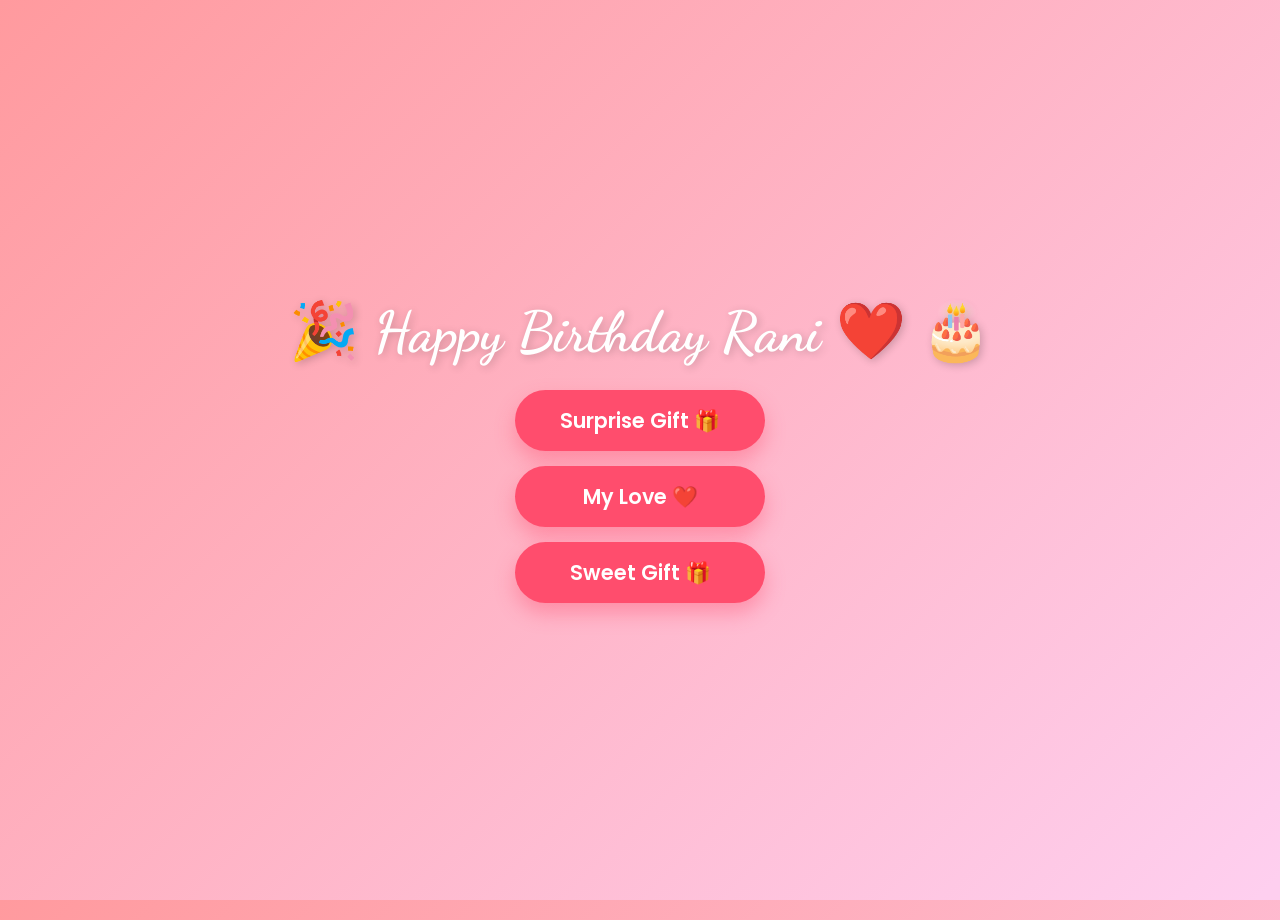
==== commit 1d76bd1c: "Add files via upload" ====
--- a/index.html
+++ b/index.html
@@ -1,91 +1,877 @@
-<!DOCTYPE html>
-<html lang="en">
-
-<head>
-    <meta charset="UTF-8">
-    <meta name="viewport" content="width=device-width, initial-scale=1.0">
-    <title>Happy Birthday, Sweetheart!</title>
-    <link rel="stylesheet" href="style.css">
-    <link
-        href="https://fonts.googleapis.com/css2?family=Dancing+Script:wght@700&family=Poppins:wght@300;400;600&display=swap"
-        rel="stylesheet">
-</head>
-
-<body>
-    <!-- Confetti Canvas -->
-    <canvas id="confetti-canvas"></canvas>
-
-    <div class="container">
-        <!-- Welcome Screen -->
-        <section id="welcome-screen" class="screen active">
-            <h1 class="title">Happy Birthday,<br><span class="highlight">Rani!</span></h1>
-            <p class="subtitle">I made something special for you...</p>
-            <button id="start-btn" class="primary-btn">Open Your Present 🎁</button>
-        </section>
-
-        <!-- Main Content Screen -->
-        <section id="main-screen" class="screen hidden">
-            <!-- Music Player -->
-            <div class="music-player">
-                <button id="music-btn" class="icon-btn">🎵 Play 'Happy Birthday Rani'</button>
-                <audio id="bg-music" loop>
-                    <source src="assets/music/happy_birthday_rani.m4a" type="audio/mp4">
-                </audio>
-            </div>
-
-            <!-- Slideshow -->
-            <div class="slideshow-container">
-                <div class="slide fade active">
-                    <img id="photo-2" src="assets/images/photo-2.png" alt="Cute Teddy Bear">
-                </div>
-                <div class="slide fade">
-                    <img id="photo-3" src="assets/images/photo-3.png" alt="Beautiful Bouquet">
-                </div>
-                <div class="slide fade">
-                    <img id="photo-4" src="assets/images/photo-4.png" alt="Teddy bear with gift">
-                </div>
-                <div class="slide fade">
-                    <img id="photo-5" src="assets/images/photo-5.png" alt="Two teddy bears hugging">
-                </div>
-                <div class="slide fade">
-                    <img id="photo-6" src="assets/images/photo-6.png" alt="Pink peonies bouquet">
-                </div>
-                <button class="prev" onclick="changeSlide(-1)">&#10094;</button>
-                <button class="next" onclick="changeSlide(1)">&#10095;</button>
-            </div>
-
-            <!-- Interactive Elements -->
-            <div class="interactive-area">
-                <h2 class="section-title">Tap the hearts to reveal a surprise...</h2>
-                <div class="hearts-container">
-                    <div class="heart-item" data-message="You light up my life every single day! ✨">❤️</div>
-                    <div class="heart-item" data-message="Your smile is my favorite thing in the world. 😊">💖</div>
-                    <div class="heart-item" data-message="I love you more than words can say. 🥰">💝</div>
-                </div>
-                <!-- Modal for messages -->
-                <div id="message-modal" class="modal hidden">
-                    <div class="modal-content">
-                        <span class="close-btn">&times;</span>
-                        <p id="modal-text"></p>
-                    </div>
-                </div>
-            </div>
-
-            <!-- Mini Game / Quiz -->
-            <div class="quiz-section">
-                <h2 class="section-title">A Little Question for You...</h2>
-                <p class="quiz-q">Who loves Rani the most in the entire universe?</p>
-                <div class="quiz-options">
-                    <button class="quiz-btn wrong">Pizza 🍕</button>
-                    <button class="quiz-btn wrong">Your Phone 📱</button>
-                    <button class="quiz-btn correct">Me! 🙋‍♂️</button>
-                </div>
-                <p id="quiz-result" class="hidden"></p>
-            </div>
-        </section>
-    </div>
-
-    <script src="script.js"></script>
-</body>
-
-</html>+<!DOCTYPE html>
+<html lang="en">
+<head>
+    <meta charset="UTF-8">
+    <meta name="viewport" content="width=device-width, initial-scale=1.0">
+    <title>Happy Birthday Rani ❤️</title>
+    <!-- Use Google Fonts for elegant typography -->
+    <link href="https://fonts.googleapis.com/css2?family=Dancing+Script:wght@700&family=Poppins:wght@300;400;600&display=swap" rel="stylesheet">
+    
+    <style>
+        /* CSS variables for a romantic color palette */
+        :root {
+            --primary-pink: #ff4d6d;
+            --light-pink: #ffb3c6;
+            --dark-pink: #c9184a;
+            --white: #ffffff;
+        }
+
+        * {
+            margin: 0;
+            padding: 0;
+            box-sizing: border-box;
+        }
+
+        body {
+            font-family: 'Poppins', sans-serif;
+            /* Beautiful smooth pink gradient */
+            background: linear-gradient(135deg, #ff9a9e 0%, #fecfef 99%, #fecfef 100%);
+            min-height: 100vh;
+            overflow: hidden; /* Hide scrollbars for full screen effect */
+            display: flex;
+            justify-content: center;
+            align-items: center;
+            color: var(--white);
+        }
+
+        /* Screen containers */
+        .screen {
+            position: absolute;
+            top: 0;
+            left: 0;
+            width: 100%;
+            height: 100%;
+            display: flex;
+            flex-direction: column;
+            justify-content: center;
+            align-items: center;
+            transition: opacity 1s ease-in-out, visibility 1s;
+            z-index: 10;
+        }
+
+        .hidden {
+            opacity: 0;
+            visibility: hidden;
+            pointer-events: none;
+        }
+
+        /* Typography */
+        h1 {
+            font-family: 'Dancing Script', cursive;
+            font-size: 3.5rem; /* Decreased from 4.5rem */
+            text-shadow: 2px 2px 8px rgba(0, 0, 0, 0.2);
+            margin-bottom: 1.5rem;
+            text-align: center;
+            padding: 0 20px;
+            animation: fadeInDown 1.5s ease-out;
+        }
+
+        .slide-heading {
+            font-family: 'Dancing Script', cursive;
+            font-size: 2.8rem; /* Decreased from 3.5rem */
+            text-shadow: 2px 2px 8px rgba(0, 0, 0, 0.2);
+            margin-top: 2.5cm; /* Slightly less margin */
+            margin-bottom: 1.2rem;
+            text-align: center;
+            color: var(--white);
+            z-index: 20;
+            animation: fadeInDown 1.5s ease-out;
+        }
+
+        .final-message {
+            font-family: 'Dancing Script', cursive;
+            font-size: 2.5rem;
+            margin-top: 1.5rem;
+            text-shadow: 2px 2px 8px rgba(0, 0, 0, 0.2);
+            animation: fadeInUp 1.5s ease-out;
+        }
+
+        /* Choice Buttons Container */
+        .choice-container {
+            display: flex;
+            flex-direction: column;
+            gap: 15px;
+            align-items: center;
+            width: 100%;
+            animation: fadeInUp 1.5s ease-out;
+        }
+
+        .pulse-button {
+            background: var(--primary-pink);
+            color: var(--white);
+            border: none;
+            padding: 15px 40px;
+            width: 250px; /* Consistent width for 3 buttons */
+            font-size: 1.3rem;
+            font-family: 'Poppins', sans-serif;
+            font-weight: 600;
+            border-radius: 50px;
+            cursor: pointer;
+            box-shadow: 0 10px 20px rgba(255, 77, 109, 0.4);
+            transition: all 0.3s ease;
+            animation: pulse 2s infinite;
+            z-index: 20;
+        }
+
+        .pulse-button:hover {
+            transform: translateY(-3px) scale(1.05);
+            box-shadow: 0 15px 25px rgba(255, 77, 109, 0.6);
+            background: var(--dark-pink);
+        }
+
+        /* Slideshow Container */
+        .slideshow-container {
+            width: 95%; /* Increased for a larger frame */
+            max-width: 500px; /* Increased for a larger frame */
+            aspect-ratio: 3/4;
+            position: relative;
+            border-radius: 20px;
+            overflow: hidden;
+            box-shadow: 0 15px 35px rgba(0, 0, 0, 0.3);
+            border: 4px solid rgba(255, 255, 255, 0.9);
+            z-index: 20;
+            background: var(--white);
+        }
+
+        .slide {
+            position: absolute;
+            top: 0;
+            left: 0;
+            width: 100%;
+            height: 100%;
+            display: flex;
+            justify-content: center;
+            align-items: center;
+            opacity: 0;
+            transition: opacity 1.5s ease-in-out, transform 3s ease-in-out;
+            transform: scale(1.05);
+        }
+
+        .slide img {
+            max-width: 100%;
+            max-height: 100%;
+            object-fit: contain; /* Make sure the entire picture is always fully visible */
+            border-radius: 8px;
+        }
+
+        .slide.active {
+            opacity: 1;
+            transform: scale(1); /* Slight zoom-out effect when appearing */
+        }
+
+        /* Decorator Styles */
+        .slideshow-wrapper {
+            position: relative;
+            display: flex;
+            align-items: center;
+            justify-content: center;
+            width: 100%;
+            max-width: 900px;
+            gap: 20px;
+            margin: 1rem 0;
+            z-index: 20;
+        }
+
+        .decorator {
+            width: 150px;
+            height: auto;
+            transition: all 0.5s ease;
+            filter: drop-shadow(0 10px 15px rgba(0, 0, 0, 0.2));
+            animation: float 4s ease-in-out infinite;
+        }
+
+        .teddy-left {
+            animation-delay: 0.5s;
+        }
+
+        .bouquet-right {
+            animation-delay: 0s;
+            transform: rotate(5deg);
+        }
+
+        /* Specific animations for decorators */
+        @keyframes float {
+            0%, 100% { transform: translateY(0) rotate(0deg); }
+            50% { transform: translateY(-15px) rotate(5deg); }
+        }
+
+        /* Mobile Responsiveness for decorators */
+        @media (max-width: 850px) {
+            .decorator {
+                width: 100px;
+            }
+        }
+
+        @media (max-width: 650px) {
+            .decorator {
+                display: none; /* Hide on small screens to prioritize the slideshow */
+            }
+            .slideshow-wrapper {
+                gap: 0;
+            }
+        }
+
+        /* Placeholder styles for text when images are missing */
+        .placeholder-text {
+            position: absolute;
+            top: 50%;
+            left: 50%;
+            transform: translate(-50%, -50%);
+            color: var(--primary-pink);
+            font-size: 1.5rem;
+            font-weight: 600;
+            text-align: center;
+            opacity: 0.5;
+        }
+
+        /* Floating Hearts Container */
+        #hearts-container {
+            position: fixed;
+            top: 0;
+            left: 0;
+            width: 100%;
+            height: 100%;
+            pointer-events: none;
+            z-index: 1;
+        }
+
+        .heart {
+            position: absolute;
+            bottom: -10vh;
+            font-size: 2rem;
+            animation: float var(--duration) ease-in infinite;
+            opacity: var(--opacity);
+            text-shadow: 0 0 10px rgba(255, 255, 255, 0.5);
+            user-select: none;
+        }
+
+        /* Animations */
+        @keyframes pulse {
+            0% { transform: scale(1); box-shadow: 0 0 0 0 rgba(255, 77, 109, 0.7); }
+            70% { transform: scale(1.05); box-shadow: 0 0 0 15px rgba(255, 77, 109, 0); }
+            100% { transform: scale(1); box-shadow: 0 0 0 0 rgba(255, 77, 109, 0); }
+        }
+
+        @keyframes float {
+            0% { transform: translateY(0) scale(0.8); }
+            50% { transform: translateY(-60vh) scale(1.2) rotate(15deg); }
+            100% { transform: translateY(-120vh) scale(0.8) rotate(-15deg); }
+        }
+
+        @keyframes fadeInDown {
+            from { opacity: 0; transform: translateY(-30px); }
+            to { opacity: 1; transform: translateY(0); }
+        }
+
+        @keyframes fadeInUp {
+            from { opacity: 0; transform: translateY(30px); }
+            to { opacity: 1; transform: translateY(0); }
+        }
+
+        /* Mobile Responsiveness */
+        @media (max-width: 600px) {
+            h1 { font-size: 2.8rem; }
+            .slide-heading { font-size: 2.4rem; }
+            .final-message { font-size: 1.8rem; }
+            .pulse-button { padding: 12px 25px; font-size: 1.1rem; width: 220px; }
+        }
+
+        /* Love Symbol Button Styling */
+        .love-symbol-btn {
+            position: fixed;
+            bottom: 30px;
+            right: 30px;
+            background: var(--primary-pink);
+            color: var(--white);
+            width: 70px;
+            height: 70px;
+            border-radius: 50%;
+            display: flex;
+            justify-content: center;
+            align-items: center;
+            font-size: 2.5rem;
+            cursor: pointer;
+            box-shadow: 0 10px 25px rgba(255, 77, 109, 0.5);
+            z-index: 100;
+            transition: transform 0.3s cubic-bezier(0.175, 0.885, 0.32, 1.275), background 0.3s ease;
+            animation: heartBeat 1.5s infinite;
+        }
+
+        .love-symbol-btn:hover {
+            transform: scale(1.15);
+            background: var(--dark-pink);
+        }
+
+        /* Modal Background (Glassmorphism Overlay) */
+        .modal-overlay {
+            position: fixed;
+            top: 0;
+            left: 0;
+            width: 100%;
+            height: 100%;
+            background: rgba(0, 0, 0, 0.5);
+            backdrop-filter: blur(10px);
+            display: flex;
+            justify-content: center;
+            align-items: center;
+            z-index: 200;
+            opacity: 0;
+            visibility: hidden;
+            transition: all 0.5s ease;
+        }
+
+        .modal-overlay.active {
+            opacity: 1;
+            visibility: visible;
+        }
+
+        /* Modal Content Box */
+        .modal-content {
+            background: rgba(255, 255, 255, 0.95);
+            width: 85%; /* Decreased from 90% */
+            max-width: 400px; /* Decreased from 500px */
+            padding: 1.8rem; /* Decreased from 2.5rem */
+            border-radius: 25px;
+            box-shadow: 0 25px 50px rgba(0, 0, 0, 0.4);
+            transform: translateY(50px) scale(0.9);
+            transition: all 0.5s cubic-bezier(0.34, 1.56, 0.64, 1);
+            text-align: center;
+            position: relative;
+            color: #333;
+        }
+
+        .modal-overlay.active .modal-content {
+            transform: translateY(0) scale(1);
+        }
+
+        .modal-img-container {
+            width: 100%;
+            border-radius: 20px;
+            overflow: hidden;
+            margin-bottom: 1.5rem;
+            box-shadow: 0 10px 20px rgba(0, 0, 0, 0.2);
+            border: 4px solid var(--light-pink);
+        }
+
+        .modal-img-container img {
+            width: 100%;
+            height: auto;
+            display: block;
+        }
+
+        .modal-message {
+            font-family: 'Dancing Script', cursive;
+            font-size: 1.7rem; /* Decreased from 2.2rem */
+            color: var(--dark-pink);
+            line-height: 1.4;
+            margin-top: 0.8rem;
+        }
+
+        .close-modal-btn {
+            position: absolute;
+            top: -15px;
+            right: -15px;
+            background: var(--dark-pink);
+            color: white;
+            width: 40px;
+            height: 40px;
+            border-radius: 50%;
+            display: flex;
+            justify-content: center;
+            align-items: center;
+            font-size: 1.5rem;
+            cursor: pointer;
+            box-shadow: 0 5px 15px rgba(0, 0, 0, 0.2);
+            border: 2px solid white;
+        }
+
+        @keyframes heartBeat {
+            0% { transform: scale(1); }
+            14% { transform: scale(1.1); }
+            28% { transform: scale(1); }
+            42% { transform: scale(1.1); }
+            70% { transform: scale(1); }
+        }
+
+        /* Mobile Responsiveness for Modal */
+        @media (max-width: 500px) {
+            .modal-content { padding: 1.5rem; }
+            .modal-message { font-size: 1.8rem; }
+            .love-symbol-btn { width: 60px; height: 60px; font-size: 2rem; bottom: 20px; right: 20px; }
+        }
+        /* Styles for the Mummy Daddy Surprise */
+        .mummy-daddy-container {
+            position: relative;
+            width: 100%;
+            height: 100%;
+            display: flex;
+            flex-direction: column;
+            justify-content: center;
+            align-items: center;
+            overflow: hidden;
+        }
+
+        /* Back Navigation Button Styling */
+        .back-nav-btn {
+            position: absolute;
+            top: 20px;
+            left: 20px;
+            background: rgba(255, 255, 255, 0.2);
+            backdrop-filter: blur(5px);
+            color: var(--white);
+            border: 2px solid rgba(255, 255, 255, 0.5);
+            padding: 8px 15px;
+            border-radius: 50px;
+            font-size: 1rem;
+            cursor: pointer;
+            z-index: 100;
+            transition: all 0.3s ease;
+            display: flex;
+            align-items: center;
+            gap: 5px;
+        }
+
+        .back-nav-btn:hover {
+            background: rgba(255, 255, 255, 0.4);
+            transform: scale(1.05);
+        }
+
+        /* Generic Slide Overlay for Captions */
+        .slide-overlay {
+            position: absolute;
+            bottom: 6%;
+            left: 0;
+            width: 100%;
+            padding: 12px;
+            background: linear-gradient(to top, rgba(0, 0, 0, 0.6), transparent);
+            color: white;
+            font-family: 'Dancing Script', cursive;
+            font-size: 2.2rem;
+            text-align: center;
+            text-shadow: 2px 2px 6px rgba(0, 0, 0, 0.6);
+            z-index: 5;
+            pointer-events: none;
+            display: block; /* Restored as per request */
+        }
+    </style>
+</head>
+<body>
+
+    <!-- Floating hearts animation container -->
+    <div id="hearts-container"></div>
+
+    <!-- Screen 1: Landing Page (Choice of Surprise) -->
+    <div id="landing-screen" class="screen">
+        <h1>🎉 Happy Birthday Rani ❤️ 🎂</h1>
+        <div class="choice-container">
+            <button class="pulse-button start-choice" data-type="gift">Surprise Gift 🎁</button>
+            <button class="pulse-button start-choice" data-type="love">My Love ❤️</button>
+            <button class="pulse-button start-choice" data-type="cake">Sweet Gift 🎁</button>
+        </div>
+    </div>
+
+    <!-- Screen 2: Slideshow & Message -->
+    <div id="slideshow-screen" class="screen hidden">
+        <button id="back-to-home" class="back-nav-btn">⬅ Back to Choices</button>
+        <h2 class="slide-heading">My Beautiful Rani ❤️</h2>
+        
+        <div class="slideshow-wrapper">
+            <!-- Left Decorator: Teddy Bear -->
+            <div class="decorator teddy-left">
+                <svg viewBox="0 0 200 200" xmlns="http://www.w3.org/2000/svg">
+                    <!-- Ears -->
+                    <circle cx="60" cy="60" r="30" fill="#a67c52" stroke="#8b633a" stroke-width="2"/>
+                    <circle cx="140" cy="60" r="30" fill="#a67c52" stroke="#8b633a" stroke-width="2"/>
+                    <circle cx="60" cy="60" r="15" fill="#d2a679"/>
+                    <circle cx="140" cy="60" r="15" fill="#d2a679"/>
+                    
+                    <!-- Body -->
+                    <ellipse cx="100" cy="140" rx="60" ry="50" fill="#a67c52" stroke="#8b633a" stroke-width="2"/>
+                    
+                    <!-- Head -->
+                    <circle cx="100" cy="90" r="50" fill="#a67c52" stroke="#8b633a" stroke-width="2"/>
+                    
+                    <!-- Muzzle -->
+                    <ellipse cx="100" cy="110" rx="25" ry="20" fill="#d2a679"/>
+                    <path d="M90 115 Q 100 125 110 115" stroke="#4a3728" stroke-width="2" fill="none"/>
+                    <circle cx="100" cy="105" r="5" fill="#4a3728"/>
+                    
+                    <!-- Eyes -->
+                    <circle cx="80" cy="85" r="5" fill="#4a3728"/>
+                    <circle cx="120" cy="85" r="5" fill="#4a3728"/>
+                    
+                    <!-- Heart -->
+                    <path d="M100 160 C 80 140 70 150 70 160 C 70 175 100 190 100 190 C 100 190 130 175 130 160 C 130 150 120 140 100 160" fill="#ff4d6d">
+                        <animate attributeName="transform" type="scale" values="1;1.1;1" dur="2s" repeatCount="indefinite" />
+                    </path>
+                </svg>
+            </div>
+
+            <div class="slideshow-container">
+                <!-- Special Surprise Gift Slide -->
+                <div class="slide" data-type="gift">
+                    <div class="mummy-daddy-container">
+                        <img src="birthday-card/assets/images/new/mummy_daddy_new.jpg" alt="Mummy Daddy">
+                        <div class="slide-overlay">
+                            Mummy Daddy ❤️
+                            <div style="font-size:1.1rem; margin-top:0.3rem; opacity:0.95;">Thank you, Mom &amp; Dad, for giving me life and endless love</div>
+                        </div>
+                    </div>
+                </div>
+
+                <!-- Sweet Gift Slides: Teddy Bears -->
+                <div class="slide svg-slide" data-type="cake">
+                    <svg viewBox="0 0 300 350" xmlns="http://www.w3.org/2000/svg" style="width:80%;max-height:90%">
+                        <circle cx="90" cy="80" r="38" fill="#c8956c" stroke="#a0714f" stroke-width="3"/>
+                        <circle cx="210" cy="80" r="38" fill="#c8956c" stroke="#a0714f" stroke-width="3"/>
+                        <circle cx="90" cy="80" r="20" fill="#e8b48a"/>
+                        <circle cx="210" cy="80" r="20" fill="#e8b48a"/>
+                        <ellipse cx="150" cy="220" rx="80" ry="70" fill="#c8956c" stroke="#a0714f" stroke-width="3"/>
+                        <circle cx="150" cy="120" r="70" fill="#c8956c" stroke="#a0714f" stroke-width="3"/>
+                        <ellipse cx="150" cy="148" rx="35" ry="28" fill="#e8b48a"/>
+                        <path d="M138 155 Q150 168 162 155" stroke="#5a3825" stroke-width="3" fill="none" stroke-linecap="round"/>
+                        <ellipse cx="150" cy="138" rx="8" ry="5" fill="#5a3825"/>
+                        <circle cx="126" cy="112" r="8" fill="#2c1a0e"/>
+                        <circle cx="174" cy="112" r="8" fill="#2c1a0e"/>
+                        <circle cx="129" cy="109" r="3" fill="white"/>
+                        <circle cx="177" cy="109" r="3" fill="white"/>
+                        <path d="M150 200 C 118 178 100 190 100 205 C 100 228 150 248 150 248 C 150 248 200 228 200 205 C 200 190 182 178 150 200" fill="#ff4d6d"/>
+                        <ellipse cx="90" cy="260" rx="30" ry="22" fill="#c8956c" stroke="#a0714f" stroke-width="2"/>
+                        <ellipse cx="210" cy="260" rx="30" ry="22" fill="#c8956c" stroke="#a0714f" stroke-width="2"/>
+                        <ellipse cx="150" cy="305" rx="22" ry="18" fill="#c8956c" stroke="#a0714f" stroke-width="2"/>
+                        <text x="150" y="340" text-anchor="middle" font-family="Dancing Script, cursive" font-size="22" fill="#ff4d6d">I Love You! 🤍</text>
+                    </svg>
+                </div>
+
+                <!-- Sweet Gift Slides: Bouquet 1 -->
+                <div class="slide svg-slide" data-type="cake">
+                    <svg viewBox="0 0 300 380" xmlns="http://www.w3.org/2000/svg" style="width:80%;max-height:90%">
+                        <!-- Wrap paper -->
+                        <path d="M80 230 L150 340 L220 230 Z" fill="#fce4ec" stroke="#f48fb1" stroke-width="2"/>
+                        <path d="M90 230 L150 310 L210 230 Z" fill="#f8bbd0"/>
+                        <!-- Bow -->
+                        <path d="M130 240 Q150 220 170 240" stroke="#e91e63" stroke-width="4" fill="none"/>
+                        <circle cx="150" cy="235" r="7" fill="#e91e63"/>
+                        <!-- Stems -->
+                        <path d="M150 235 L150 160" stroke="#388e3c" stroke-width="4"/>
+                        <path d="M150 235 L110 170" stroke="#388e3c" stroke-width="4"/>
+                        <path d="M150 235 L190 170" stroke="#388e3c" stroke-width="4"/>
+                        <path d="M150 235 L125 175" stroke="#388e3c" stroke-width="3"/>
+                        <path d="M150 235 L175 175" stroke="#388e3c" stroke-width="3"/>
+                        <!-- Leaves -->
+                        <path d="M130 200 Q118 185 132 178" stroke="#4caf50" fill="#66bb6a" stroke-width="1"/>
+                        <path d="M170 200 Q182 185 168 178" stroke="#4caf50" fill="#66bb6a" stroke-width="1"/>
+                        <!-- Center rose -->
+                        <circle cx="150" cy="130" r="28" fill="#e91e63" stroke="#c2185b" stroke-width="2"/>
+                        <circle cx="150" cy="130" r="18" fill="#f06292"/>
+                        <circle cx="150" cy="130" r="10" fill="#e91e63"/>
+                        <circle cx="150" cy="130" r="5" fill="#fce4ec"/>
+                        <!-- Left rose -->
+                        <circle cx="108" cy="155" r="22" fill="#ff5722" stroke="#e64a19" stroke-width="2"/>
+                        <circle cx="108" cy="155" r="14" fill="#ff7043"/>
+                        <circle cx="108" cy="155" r="7" fill="#ff5722"/>
+                        <!-- Right rose -->
+                        <circle cx="192" cy="155" r="22" fill="#9c27b0" stroke="#7b1fa2" stroke-width="2"/>
+                        <circle cx="192" cy="155" r="14" fill="#ba68c8"/>
+                        <circle cx="192" cy="155" r="7" fill="#9c27b0"/>
+                        <!-- Small flowers -->
+                        <circle cx="128" cy="150" r="15" fill="#ffeb3b" stroke="#f9a825" stroke-width="1.5"/>
+                        <circle cx="128" cy="150" r="7" fill="#ff8f00"/>
+                        <circle cx="172" cy="150" r="15" fill="#00bcd4" stroke="#0097a7" stroke-width="1.5"/>
+                        <circle cx="172" cy="150" r="7" fill="#006064"/>
+                        <text x="150" y="365" text-anchor="middle" font-family="Dancing Script, cursive" font-size="22" fill="#e91e63">With Love 💐</text>
+                    </svg>
+                </div>
+
+                <!-- Sweet Gift Slides: Teddy with gift -->
+                <div class="slide svg-slide" data-type="cake">
+                    <svg viewBox="0 0 300 360" xmlns="http://www.w3.org/2000/svg" style="width:80%;max-height:90%">
+                        <!-- Teddy smaller at top -->
+                        <circle cx="85" cy="65" r="25" fill="#d4956a" stroke="#a0714f" stroke-width="2"/>
+                        <circle cx="165" cy="65" r="25" fill="#d4956a" stroke="#a0714f" stroke-width="2"/>
+                        <circle cx="85" cy="65" r="12" fill="#e8b48a"/>
+                        <circle cx="165" cy="65" r="12" fill="#e8b48a"/>
+                        <ellipse cx="125" cy="145" rx="55" ry="48" fill="#d4956a" stroke="#a0714f" stroke-width="2"/>
+                        <circle cx="125" cy="95" r="50" fill="#d4956a" stroke="#a0714f" stroke-width="2"/>
+                        <ellipse cx="125" cy="118" rx="28" ry="22" fill="#e8b48a"/>
+                        <path d="M115 124 Q125 134 135 124" stroke="#4a2c17" stroke-width="2.5" fill="none" stroke-linecap="round"/>
+                        <ellipse cx="125" cy="112" rx="6" ry="4" fill="#4a2c17"/>
+                        <circle cx="105" cy="90" r="7" fill="#1a0a00"/>
+                        <circle cx="145" cy="90" r="7" fill="#1a0a00"/>
+                        <circle cx="107" cy="87" r="2.5" fill="white"/>
+                        <circle cx="147" cy="87" r="2.5" fill="white"/>
+                        <!-- Gift box -->
+                        <rect x="75" y="220" width="100" height="80" rx="8" fill="#ff4d6d" stroke="#c9184a" stroke-width="2"/>
+                        <rect x="75" y="220" width="100" height="22" rx="4" fill="#c9184a"/>
+                        <path x1="125" y1="220" x2="125" y2="300" stroke="#ffb3c6" stroke-width="4"/>
+                        <path d="M106 222 Q125 205 144 222" stroke="#ffb3c6" stroke-width="4" fill="none"/>
+                        <path d="M106 220 Q125 238 144 220" stroke="#ffb3c6" stroke-width="4" fill="none"/>
+                        <circle cx="125" cy="218" r="6" fill="#ffb3c6"/>
+                        <!-- Teddy arms holding gift -->
+                        <path d="M70 145 Q60 185 80 220" stroke="#d4956a" stroke-width="14" fill="none" stroke-linecap="round"/>
+                        <path d="M180 145 Q190 185 170 220" stroke="#d4956a" stroke-width="14" fill="none" stroke-linecap="round"/>
+                        <text x="150" y="345" text-anchor="middle" font-family="Dancing Script, cursive" font-size="20" fill="#ff4d6d">A Gift For You! 🎁</text>
+                    </svg>
+                </div>
+
+                <!-- Sweet Gift Slides: Bouquet 2 -->
+                <div class="slide svg-slide" data-type="cake">
+                    <svg viewBox="0 0 300 380" xmlns="http://www.w3.org/2000/svg" style="width:80%;max-height:90%">
+                        <!-- Wrap -->
+                        <path d="M70 240 L150 350 L230 240 Z" fill="#e8f5e9" stroke="#a5d6a7" stroke-width="2"/>
+                        <path d="M85 240 L150 325 L215 240 Z" fill="#c8e6c9"/>
+                        <!-- Bow -->
+                        <path d="M130 248 Q150 228 170 248" stroke="#43a047" stroke-width="4" fill="none"/>
+                        <circle cx="150" cy="243" r="7" fill="#43a047"/>
+                        <!-- Stems -->
+                        <path d="M150 243 L150 155" stroke="#2e7d32" stroke-width="4"/>
+                        <path d="M150 243 L105 168" stroke="#2e7d32" stroke-width="4"/>
+                        <path d="M150 243 L195 168" stroke="#2e7d32" stroke-width="4"/>
+                        <path d="M150 243 L120 172" stroke="#388e3c" stroke-width="3"/>
+                        <path d="M150 243 L180 172" stroke="#388e3c" stroke-width="3"/>
+                        <!-- Sunflowers -->
+                        <circle cx="150" cy="120" r="32" fill="#fdd835" stroke="#f9a825" stroke-width="2"/>
+                        <circle cx="150" cy="120" r="15" fill="#5d4037"/>
+                        <circle cx="104" cy="150" r="24" fill="#fdd835" stroke="#f9a825" stroke-width="2"/>
+                        <circle cx="104" cy="150" r="11" fill="#5d4037"/>
+                        <circle cx="196" cy="150" r="24" fill="#ff7043" stroke="#e64a19" stroke-width="2"/>
+                        <circle cx="196" cy="150" r="11" fill="#4e342e"/>
+                        <!-- Tulips -->
+                        <ellipse cx="128" cy="138" rx="12" ry="18" fill="#e91e63" stroke="#c2185b" stroke-width="1.5" transform="rotate(-20 128 138)"/>
+                        <ellipse cx="172" cy="138" rx="12" ry="18" fill="#9c27b0" stroke="#7b1fa2" stroke-width="1.5" transform="rotate(20 172 138)"/>
+                        <!-- Sparkles -->
+                        <text x="60" y="80" font-size="18" opacity="0.8">✨</text>
+                        <text x="220" y="80" font-size="18" opacity="0.8">✨</text>
+                        <text x="140" y="55" font-size="18" opacity="0.8">🌸</text>
+                        <text x="150" y="365" text-anchor="middle" font-family="Dancing Script, cursive" font-size="22" fill="#43a047">For You, Rani 🌻</text>
+                    </svg>
+                </div>
+
+                <!-- My Love Slides: Real Photos -->
+                <div class="slide" data-type="love">
+                    <img src="birthday-card/assets/images/new/love-1.jpg" alt="Rani - Baby Photo">
+                    <div class="slide-overlay">Happy Birthday Rani ❤️</div>
+                </div>
+                <div class="slide" data-type="love">
+                    <img src="birthday-card/assets/images/new/love-2.jpg" alt="Rani - Black Dress">
+                    <div class="slide-overlay">My Beautiful My Love ❤️</div>
+                </div>
+                <div class="slide" data-type="love">
+                    <img src="birthday-card/assets/images/new/love-3.jpg" alt="Rani - Green Saree">
+                    <div class="slide-overlay">Happy Birthday My Everything ❤️</div>
+                </div>
+                <div class="slide" data-type="love">
+                    <img src="birthday-card/assets/images/new/love-4.jpg" alt="Rani - Collage">
+                    <div class="slide-overlay">I Love You Rani ❤️</div>
+                </div>
+                <div class="slide" data-type="love">
+                    <img src="birthday-card/assets/images/new/love-5.jpg" alt="Rani - Black Dress Collage">
+                    <div class="slide-overlay">My World ❤️</div>
+                </div>
+            </div>
+
+            <!-- Right Decorator: Flowers -->
+            <div class="decorator bouquet-right">
+                <svg viewBox="0 0 200 200" xmlns="http://www.w3.org/2000/svg">
+                    <!-- Wrap -->
+                    <path d="M60 140 L 100 190 L 140 140 Z" fill="#f8e1e7" stroke="#eabfcb" stroke-width="2"/>
+                    
+                    <!-- Stems -->
+                    <path d="M100 150 L 100 100" stroke="#4a7c44" stroke-width="3"/>
+                    <path d="M100 150 L 70 110" stroke="#4a7c44" stroke-width="3"/>
+                    <path d="M100 150 L 130 110" stroke="#4a7c44" stroke-width="3"/>
+                    
+                    <!-- Flowers -->
+                    <!-- Center Flower -->
+                    <circle cx="100" cy="80" r="25" fill="#ff4d6d" stroke="#c9184a" stroke-width="2"/>
+                    <circle cx="100" cy="80" r="10" fill="#ffb3c6"/>
+                    
+                    <!-- Left Flower -->
+                    <circle cx="70" cy="100" r="20" fill="#ff758f" stroke="#ff4d6d" stroke-width="2"/>
+                    <circle cx="70" cy="100" r="8" fill="#ffc2d1"/>
+                    
+                    <!-- Right Flower -->
+                    <circle cx="130" cy="100" r="20" fill="#c9184a" stroke="#a4133c" stroke-width="2"/>
+                    <circle cx="130" cy="100" r="8" fill="#ff4d6d"/>
+                    
+                    <!-- Bow -->
+                    <path d="M85 155 Q 100 145 115 155" stroke="#ffb3c6" stroke-width="4" fill="none"/>
+                    <circle cx="100" cy="150" r="5" fill="#ff4d6d"/>
+                </svg>
+            </div>
+        </div>
+
+        <h3 class="final-message">I Love You Forever ❤️</h3>
+        
+        <!-- Background Music -->
+        <audio id="bg-music" loop>
+            <source src="birthday-card/assets/music/happy_birthday_rani.m4a" type="audio/mp4">
+            Your browser does not support the audio element.
+        </audio>
+
+        <!-- Love Symbol Button -->
+        <div id="love-message-btn" class="love-symbol-btn hidden">❤️</div>
+
+        <!-- Special Message Modal -->
+        <div id="message-modal" class="modal-overlay">
+            <div class="modal-content">
+                <div id="close-modal" class="close-modal-btn">✖</div>
+                <div class="modal-img-container">
+                    <img src="birthday-card/assets/images/new/love-modal.jpg" alt="My Love">
+                </div>
+                <p class="modal-message">you are the most important person in my life please never leave me i promise to stay with you forever happy birthday Sai sushma alias Rani ❤️</p>
+            </div>
+        </div>
+    </div>
+
+    <script>
+        // 1. Floating Hearts Setup
+        function createHearts() {
+            const container = document.getElementById('hearts-container');
+            const heartCount = 35; // Number of floating hearts
+
+            for (let i = 0; i < heartCount; i++) {
+                const heart = document.createElement('div');
+                heart.classList.add('heart');
+                heart.innerHTML = '❤️';
+                
+                // Randomize positioning, sizing, and animation timings
+                const left = Math.random() * 100;
+                const duration = Math.random() * 6 + 5; // 5s to 11s
+                const delay = Math.random() * 5; // 0s to 5s
+                const opacity = Math.random() * 0.6 + 0.2; // 0.2 to 0.8
+                const size = Math.random() * 1.5 + 0.8; // 0.8rem to 2.3rem
+
+                heart.style.left = `${left}%`;
+                heart.style.fontSize = `${size}rem`;
+                heart.style.setProperty('--duration', `${duration}s`);
+                heart.style.setProperty('--opacity', opacity);
+                heart.style.animationDelay = `${delay}s`;
+
+                container.appendChild(heart);
+            }
+        }
+
+        // 2. Slideshow Logic
+        let currentSlide = 0;
+        let slideInterval;
+        let activeSlides = [];
+
+        function startSlideshow(selectedType) {
+            const allSlides = document.querySelectorAll('.slide');
+            
+            // Filter slides based on selection
+            if (selectedType === 'gift') {
+                activeSlides = Array.from(allSlides).filter(s => s.getAttribute('data-type') === 'gift');
+            } else if (selectedType === 'cake') {
+                activeSlides = Array.from(allSlides).filter(s => s.getAttribute('data-type') === 'cake');
+            } else {
+                activeSlides = Array.from(allSlides).filter(s => s.getAttribute('data-type') === 'love');
+            }
+
+            // Reset all slides
+            allSlides.forEach(s => s.classList.remove('active'));
+            
+            // Set initial slide
+            currentSlide = 0;
+            activeSlides[currentSlide].classList.add('active');
+
+            slideInterval = setInterval(() => {
+                // Fade out current slide
+                activeSlides[currentSlide].classList.remove('active');
+                
+                // Move to next slide
+                currentSlide = (currentSlide + 1) % activeSlides.length;
+                
+                // Fade in next slide
+                activeSlides[currentSlide].classList.add('active');
+            }, 3000); // Change image every 3 seconds
+        }
+
+        // 3. Button Click Event (Handling 3 choices)
+        const choiceButtons = document.querySelectorAll('.start-choice');
+        
+        choiceButtons.forEach(button => {
+            button.addEventListener('click', (e) => {
+                const selectedType = e.currentTarget.getAttribute('data-type');
+                
+                // Save state to browser history
+                history.pushState({ screen: 'slideshow' }, '');
+
+                showSurprise(selectedType);
+            });
+        });
+
+        function showSurprise(selectedType) {
+            // Screen transition
+            document.getElementById('landing-screen').classList.add('hidden');
+            document.getElementById('slideshow-screen').classList.remove('hidden');
+            
+            // Play Background Music
+            const audio = document.getElementById('bg-music');
+            audio.play().catch(error => console.log("Audio play postponed.", error));
+
+            // Start the photo slideshow with the specific type
+            setTimeout(() => startSlideshow(selectedType), 1000); 
+            
+            // Show the Love Symbol Button
+            setTimeout(() => {
+                const loveBtn = document.getElementById('love-message-btn');
+                loveBtn.classList.remove('hidden');
+                loveBtn.style.animation = 'fadeInUp 1s forwards, heartBeat 1.5s infinite';
+            }, 2000);
+        }
+
+        function resetToLanding() {
+            // Reset visibility
+            document.getElementById('landing-screen').classList.remove('hidden');
+            document.getElementById('slideshow-screen').classList.add('hidden');
+            document.getElementById('message-modal').classList.remove('active');
+            
+            // Stop Slideshow
+            clearInterval(slideInterval);
+            
+            // Stop and Reset Music
+            const audio = document.getElementById('bg-music');
+            audio.pause();
+            audio.currentTime = 0;
+            
+            // Hide love button
+            document.getElementById('love-message-btn').classList.add('hidden');
+        }
+
+        // Back button UI click
+        document.getElementById('back-to-home').addEventListener('click', () => {
+            history.back(); // This will trigger onpopstate
+        });
+
+        // Browser Back Button Support
+        window.onpopstate = (event) => {
+            resetToLanding();
+        };
+
+        // 4. Modal Toggle Logic
+        const loveBtn = document.getElementById('love-message-btn');
+        const modal = document.getElementById('message-modal');
+        const closeBtn = document.getElementById('close-modal');
+
+        loveBtn.addEventListener('click', () => {
+            modal.classList.add('active');
+        });
+
+        closeBtn.addEventListener('click', () => {
+            modal.classList.remove('active');
+        });
+
+        // Close modal when clicking outside the content
+        modal.addEventListener('click', (e) => {
+            if (e.target === modal) {
+                modal.classList.remove('active');
+            }
+        });
+
+        // Initialize background animations on load
+        window.onload = createHearts;
+    </script>
+</body>
+</html>
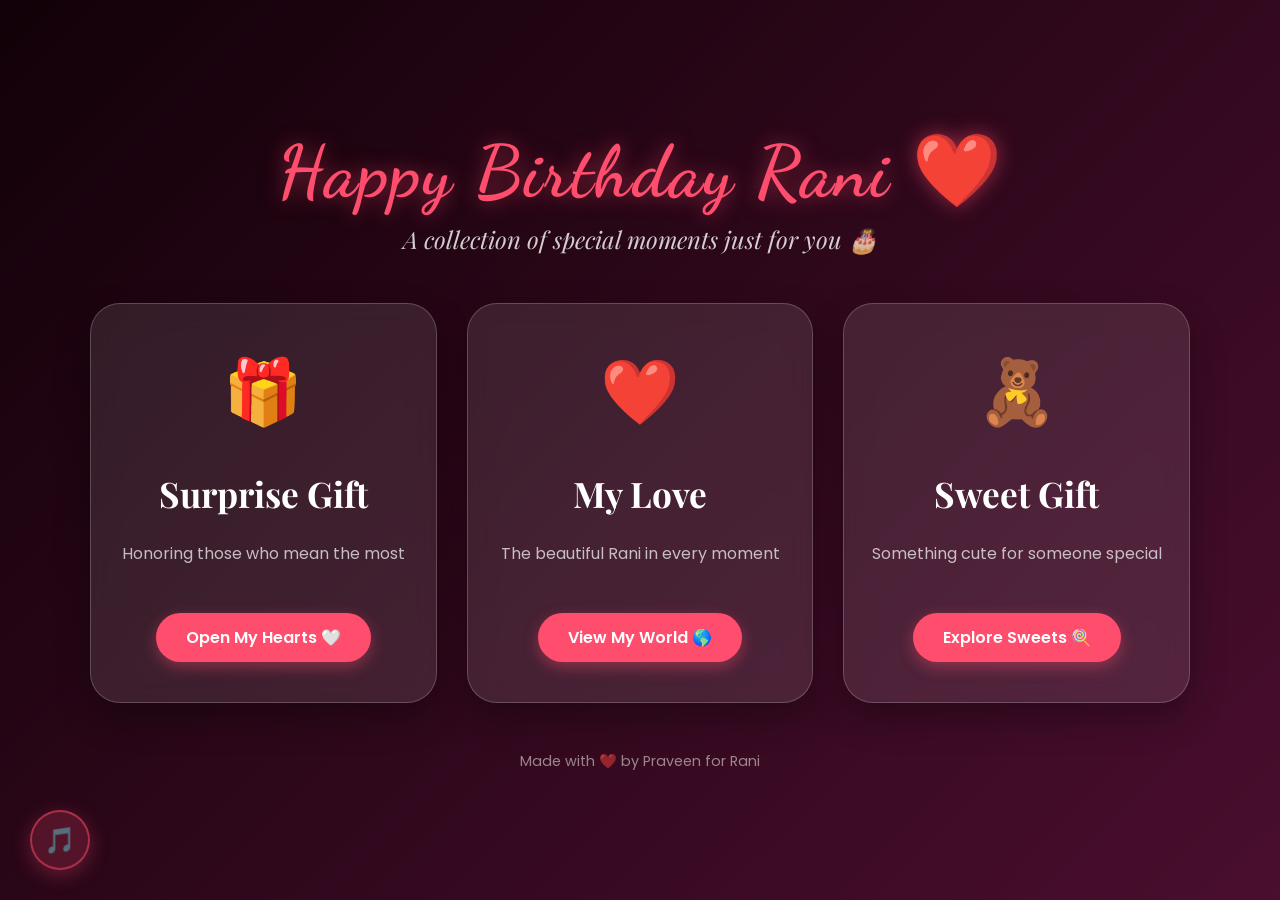
==== commit a70db9c5: "Add files via upload" ====
--- a/index.html
+++ b/index.html
@@ -3,875 +3,124 @@
 <head>
     <meta charset="UTF-8">
     <meta name="viewport" content="width=device-width, initial-scale=1.0">
-    <title>Happy Birthday Rani ❤️</title>
-    <!-- Use Google Fonts for elegant typography -->
-    <link href="https://fonts.googleapis.com/css2?family=Dancing+Script:wght@700&family=Poppins:wght@300;400;600&display=swap" rel="stylesheet">
-    
-    <style>
-        /* CSS variables for a romantic color palette */
-        :root {
-            --primary-pink: #ff4d6d;
-            --light-pink: #ffb3c6;
-            --dark-pink: #c9184a;
-            --white: #ffffff;
-        }
-
-        * {
-            margin: 0;
-            padding: 0;
-            box-sizing: border-box;
-        }
-
-        body {
-            font-family: 'Poppins', sans-serif;
-            /* Beautiful smooth pink gradient */
-            background: linear-gradient(135deg, #ff9a9e 0%, #fecfef 99%, #fecfef 100%);
-            min-height: 100vh;
-            overflow: hidden; /* Hide scrollbars for full screen effect */
-            display: flex;
-            justify-content: center;
-            align-items: center;
-            color: var(--white);
-        }
-
-        /* Screen containers */
-        .screen {
-            position: absolute;
-            top: 0;
-            left: 0;
-            width: 100%;
-            height: 100%;
-            display: flex;
-            flex-direction: column;
-            justify-content: center;
-            align-items: center;
-            transition: opacity 1s ease-in-out, visibility 1s;
-            z-index: 10;
-        }
-
-        .hidden {
-            opacity: 0;
-            visibility: hidden;
-            pointer-events: none;
-        }
-
-        /* Typography */
-        h1 {
-            font-family: 'Dancing Script', cursive;
-            font-size: 3.5rem; /* Decreased from 4.5rem */
-            text-shadow: 2px 2px 8px rgba(0, 0, 0, 0.2);
-            margin-bottom: 1.5rem;
-            text-align: center;
-            padding: 0 20px;
-            animation: fadeInDown 1.5s ease-out;
-        }
-
-        .slide-heading {
-            font-family: 'Dancing Script', cursive;
-            font-size: 2.8rem; /* Decreased from 3.5rem */
-            text-shadow: 2px 2px 8px rgba(0, 0, 0, 0.2);
-            margin-top: 2.5cm; /* Slightly less margin */
-            margin-bottom: 1.2rem;
-            text-align: center;
-            color: var(--white);
-            z-index: 20;
-            animation: fadeInDown 1.5s ease-out;
-        }
-
-        .final-message {
-            font-family: 'Dancing Script', cursive;
-            font-size: 2.5rem;
-            margin-top: 1.5rem;
-            text-shadow: 2px 2px 8px rgba(0, 0, 0, 0.2);
-            animation: fadeInUp 1.5s ease-out;
-        }
-
-        /* Choice Buttons Container */
-        .choice-container {
-            display: flex;
-            flex-direction: column;
-            gap: 15px;
-            align-items: center;
-            width: 100%;
-            animation: fadeInUp 1.5s ease-out;
-        }
-
-        .pulse-button {
-            background: var(--primary-pink);
-            color: var(--white);
-            border: none;
-            padding: 15px 40px;
-            width: 250px; /* Consistent width for 3 buttons */
-            font-size: 1.3rem;
-            font-family: 'Poppins', sans-serif;
-            font-weight: 600;
-            border-radius: 50px;
-            cursor: pointer;
-            box-shadow: 0 10px 20px rgba(255, 77, 109, 0.4);
-            transition: all 0.3s ease;
-            animation: pulse 2s infinite;
-            z-index: 20;
-        }
-
-        .pulse-button:hover {
-            transform: translateY(-3px) scale(1.05);
-            box-shadow: 0 15px 25px rgba(255, 77, 109, 0.6);
-            background: var(--dark-pink);
-        }
-
-        /* Slideshow Container */
-        .slideshow-container {
-            width: 95%; /* Increased for a larger frame */
-            max-width: 500px; /* Increased for a larger frame */
-            aspect-ratio: 3/4;
-            position: relative;
-            border-radius: 20px;
-            overflow: hidden;
-            box-shadow: 0 15px 35px rgba(0, 0, 0, 0.3);
-            border: 4px solid rgba(255, 255, 255, 0.9);
-            z-index: 20;
-            background: var(--white);
-        }
-
-        .slide {
-            position: absolute;
-            top: 0;
-            left: 0;
-            width: 100%;
-            height: 100%;
-            display: flex;
-            justify-content: center;
-            align-items: center;
-            opacity: 0;
-            transition: opacity 1.5s ease-in-out, transform 3s ease-in-out;
-            transform: scale(1.05);
-        }
-
-        .slide img {
-            max-width: 100%;
-            max-height: 100%;
-            object-fit: contain; /* Make sure the entire picture is always fully visible */
-            border-radius: 8px;
-        }
-
-        .slide.active {
-            opacity: 1;
-            transform: scale(1); /* Slight zoom-out effect when appearing */
-        }
-
-        /* Decorator Styles */
-        .slideshow-wrapper {
-            position: relative;
-            display: flex;
-            align-items: center;
-            justify-content: center;
-            width: 100%;
-            max-width: 900px;
-            gap: 20px;
-            margin: 1rem 0;
-            z-index: 20;
-        }
-
-        .decorator {
-            width: 150px;
-            height: auto;
-            transition: all 0.5s ease;
-            filter: drop-shadow(0 10px 15px rgba(0, 0, 0, 0.2));
-            animation: float 4s ease-in-out infinite;
-        }
-
-        .teddy-left {
-            animation-delay: 0.5s;
-        }
-
-        .bouquet-right {
-            animation-delay: 0s;
-            transform: rotate(5deg);
-        }
-
-        /* Specific animations for decorators */
-        @keyframes float {
-            0%, 100% { transform: translateY(0) rotate(0deg); }
-            50% { transform: translateY(-15px) rotate(5deg); }
-        }
-
-        /* Mobile Responsiveness for decorators */
-        @media (max-width: 850px) {
-            .decorator {
-                width: 100px;
-            }
-        }
-
-        @media (max-width: 650px) {
-            .decorator {
-                display: none; /* Hide on small screens to prioritize the slideshow */
-            }
-            .slideshow-wrapper {
-                gap: 0;
-            }
-        }
-
-        /* Placeholder styles for text when images are missing */
-        .placeholder-text {
-            position: absolute;
-            top: 50%;
-            left: 50%;
-            transform: translate(-50%, -50%);
-            color: var(--primary-pink);
-            font-size: 1.5rem;
-            font-weight: 600;
-            text-align: center;
-            opacity: 0.5;
-        }
-
-        /* Floating Hearts Container */
-        #hearts-container {
-            position: fixed;
-            top: 0;
-            left: 0;
-            width: 100%;
-            height: 100%;
-            pointer-events: none;
-            z-index: 1;
-        }
-
-        .heart {
-            position: absolute;
-            bottom: -10vh;
-            font-size: 2rem;
-            animation: float var(--duration) ease-in infinite;
-            opacity: var(--opacity);
-            text-shadow: 0 0 10px rgba(255, 255, 255, 0.5);
-            user-select: none;
-        }
-
-        /* Animations */
-        @keyframes pulse {
-            0% { transform: scale(1); box-shadow: 0 0 0 0 rgba(255, 77, 109, 0.7); }
-            70% { transform: scale(1.05); box-shadow: 0 0 0 15px rgba(255, 77, 109, 0); }
-            100% { transform: scale(1); box-shadow: 0 0 0 0 rgba(255, 77, 109, 0); }
-        }
-
-        @keyframes float {
-            0% { transform: translateY(0) scale(0.8); }
-            50% { transform: translateY(-60vh) scale(1.2) rotate(15deg); }
-            100% { transform: translateY(-120vh) scale(0.8) rotate(-15deg); }
-        }
-
-        @keyframes fadeInDown {
-            from { opacity: 0; transform: translateY(-30px); }
-            to { opacity: 1; transform: translateY(0); }
-        }
-
-        @keyframes fadeInUp {
-            from { opacity: 0; transform: translateY(30px); }
-            to { opacity: 1; transform: translateY(0); }
-        }
-
-        /* Mobile Responsiveness */
-        @media (max-width: 600px) {
-            h1 { font-size: 2.8rem; }
-            .slide-heading { font-size: 2.4rem; }
-            .final-message { font-size: 1.8rem; }
-            .pulse-button { padding: 12px 25px; font-size: 1.1rem; width: 220px; }
-        }
-
-        /* Love Symbol Button Styling */
-        .love-symbol-btn {
-            position: fixed;
-            bottom: 30px;
-            right: 30px;
-            background: var(--primary-pink);
-            color: var(--white);
-            width: 70px;
-            height: 70px;
-            border-radius: 50%;
-            display: flex;
-            justify-content: center;
-            align-items: center;
-            font-size: 2.5rem;
-            cursor: pointer;
-            box-shadow: 0 10px 25px rgba(255, 77, 109, 0.5);
-            z-index: 100;
-            transition: transform 0.3s cubic-bezier(0.175, 0.885, 0.32, 1.275), background 0.3s ease;
-            animation: heartBeat 1.5s infinite;
-        }
-
-        .love-symbol-btn:hover {
-            transform: scale(1.15);
-            background: var(--dark-pink);
-        }
-
-        /* Modal Background (Glassmorphism Overlay) */
-        .modal-overlay {
-            position: fixed;
-            top: 0;
-            left: 0;
-            width: 100%;
-            height: 100%;
-            background: rgba(0, 0, 0, 0.5);
-            backdrop-filter: blur(10px);
-            display: flex;
-            justify-content: center;
-            align-items: center;
-            z-index: 200;
-            opacity: 0;
-            visibility: hidden;
-            transition: all 0.5s ease;
-        }
-
-        .modal-overlay.active {
-            opacity: 1;
-            visibility: visible;
-        }
-
-        /* Modal Content Box */
-        .modal-content {
-            background: rgba(255, 255, 255, 0.95);
-            width: 85%; /* Decreased from 90% */
-            max-width: 400px; /* Decreased from 500px */
-            padding: 1.8rem; /* Decreased from 2.5rem */
-            border-radius: 25px;
-            box-shadow: 0 25px 50px rgba(0, 0, 0, 0.4);
-            transform: translateY(50px) scale(0.9);
-            transition: all 0.5s cubic-bezier(0.34, 1.56, 0.64, 1);
-            text-align: center;
-            position: relative;
-            color: #333;
-        }
-
-        .modal-overlay.active .modal-content {
-            transform: translateY(0) scale(1);
-        }
-
-        .modal-img-container {
-            width: 100%;
-            border-radius: 20px;
-            overflow: hidden;
-            margin-bottom: 1.5rem;
-            box-shadow: 0 10px 20px rgba(0, 0, 0, 0.2);
-            border: 4px solid var(--light-pink);
-        }
-
-        .modal-img-container img {
-            width: 100%;
-            height: auto;
-            display: block;
-        }
-
-        .modal-message {
-            font-family: 'Dancing Script', cursive;
-            font-size: 1.7rem; /* Decreased from 2.2rem */
-            color: var(--dark-pink);
-            line-height: 1.4;
-            margin-top: 0.8rem;
-        }
-
-        .close-modal-btn {
-            position: absolute;
-            top: -15px;
-            right: -15px;
-            background: var(--dark-pink);
-            color: white;
-            width: 40px;
-            height: 40px;
-            border-radius: 50%;
-            display: flex;
-            justify-content: center;
-            align-items: center;
-            font-size: 1.5rem;
-            cursor: pointer;
-            box-shadow: 0 5px 15px rgba(0, 0, 0, 0.2);
-            border: 2px solid white;
-        }
-
-        @keyframes heartBeat {
-            0% { transform: scale(1); }
-            14% { transform: scale(1.1); }
-            28% { transform: scale(1); }
-            42% { transform: scale(1.1); }
-            70% { transform: scale(1); }
-        }
-
-        /* Mobile Responsiveness for Modal */
-        @media (max-width: 500px) {
-            .modal-content { padding: 1.5rem; }
-            .modal-message { font-size: 1.8rem; }
-            .love-symbol-btn { width: 60px; height: 60px; font-size: 2rem; bottom: 20px; right: 20px; }
-        }
-        /* Styles for the Mummy Daddy Surprise */
-        .mummy-daddy-container {
-            position: relative;
-            width: 100%;
-            height: 100%;
-            display: flex;
-            flex-direction: column;
-            justify-content: center;
-            align-items: center;
-            overflow: hidden;
-        }
-
-        /* Back Navigation Button Styling */
-        .back-nav-btn {
-            position: absolute;
-            top: 20px;
-            left: 20px;
-            background: rgba(255, 255, 255, 0.2);
-            backdrop-filter: blur(5px);
-            color: var(--white);
-            border: 2px solid rgba(255, 255, 255, 0.5);
-            padding: 8px 15px;
-            border-radius: 50px;
-            font-size: 1rem;
-            cursor: pointer;
-            z-index: 100;
-            transition: all 0.3s ease;
-            display: flex;
-            align-items: center;
-            gap: 5px;
-        }
-
-        .back-nav-btn:hover {
-            background: rgba(255, 255, 255, 0.4);
-            transform: scale(1.05);
-        }
-
-        /* Generic Slide Overlay for Captions */
-        .slide-overlay {
-            position: absolute;
-            bottom: 6%;
-            left: 0;
-            width: 100%;
-            padding: 12px;
-            background: linear-gradient(to top, rgba(0, 0, 0, 0.6), transparent);
-            color: white;
-            font-family: 'Dancing Script', cursive;
-            font-size: 2.2rem;
-            text-align: center;
-            text-shadow: 2px 2px 6px rgba(0, 0, 0, 0.6);
-            z-index: 5;
-            pointer-events: none;
-            display: block; /* Restored as per request */
-        }
-    </style>
+    <title>Happy Birthday Rani ❤️ | A Special Surprise</title>
+    <!-- Premium Fonts -->
+    <link href="https://fonts.googleapis.com/css2?family=Dancing+Script:wght@700&family=Playfair+Display:ital,wght@0,600;1,500&family=Poppins:wght@300;400;600&display=swap" rel="stylesheet">
+    <link rel="stylesheet" href="style.css">
 </head>
 <body>
 
-    <!-- Floating hearts animation container -->
+    <!-- Floating Background Decoration -->
+    <div id="particles-container"></div>
     <div id="hearts-container"></div>
 
-    <!-- Screen 1: Landing Page (Choice of Surprise) -->
-    <div id="landing-screen" class="screen">
-        <h1>🎉 Happy Birthday Rani ❤️ 🎂</h1>
-        <div class="choice-container">
-            <button class="pulse-button start-choice" data-type="gift">Surprise Gift 🎁</button>
-            <button class="pulse-button start-choice" data-type="love">My Love ❤️</button>
-            <button class="pulse-button start-choice" data-type="cake">Sweet Gift 🎁</button>
+    <!-- Background Music: Rani Ninnu Chudangale (Cheliya Cheliya) -->
+    <audio id="bg-music" loop>
+        <source src="assets/music/song.mp3" type="audio/mpeg">
+        <source src="assets/music/song.m4a" type="audio/mp4">
+        <source src="assets/music/song.ogg" type="audio/ogg">
+    </audio>
+
+    <!-- Floating Music Control Button -->
+    <div id="music-btn" onclick="toggleMusic()" title="Play / Pause Music">
+        <span id="music-icon">🎵</span>
+    </div>
+
+    <!-- Main Content -->
+    <main class="main-page">
+        <header class="title-container">
+            <h1 class="main-title">Happy Birthday Rani ❤️</h1>
+            <p class="subtitle">A collection of special moments just for you 🎂</p>
+        </header>
+
+        <section class="gift-grid">
+            <!-- Card 1: Surprise Gift (Parents) -->
+            <div class="gift-card" id="card-parents" onclick="openSlideshow('parents')">
+                <div class="card-glass">
+                    <div class="card-icon">🎁</div>
+                    <h2 class="card-title">Surprise Gift</h2>
+                    <p class="card-desc">Honoring those who mean the most</p>
+                    <div class="view-btn">Open My Hearts 🤍</div>
+                </div>
+            </div>
+
+            <!-- Card 2: My Love (Rani) -->
+            <div class="gift-card" id="card-love" onclick="openSlideshow('rani')">
+                <div class="card-glass">
+                    <div class="card-icon">❤️</div>
+                    <h2 class="card-title">My Love</h2>
+                    <p class="card-desc">The beautiful Rani in every moment</p>
+                    <div class="view-btn">View My World 🌎</div>
+                </div>
+            </div>
+
+            <!-- Card 3: Sweet Gift (Teddy Bears) -->
+            <div class="gift-card" id="card-sweets" onclick="openSlideshow('teadys')">
+                <div class="card-glass">
+                    <div class="card-icon">🧸</div>
+                    <h2 class="card-title">Sweet Gift</h2>
+                    <p class="card-desc">Something cute for someone special</p>
+                    <div class="view-btn">Explore Sweets 🍭</div>
+                </div>
+            </div>
+        </section>
+
+        <footer class="footer">
+            <p>Made with ❤️ by Praveen for Rani</p>
+        </footer>
+    </main>
+
+    <!-- Modal Overlay for Slideshows -->
+    <div id="slideshow-modal" class="modal-overlay">
+        <div class="modal-container">
+            <div class="close-btn" onclick="closeSlideshow()">&times;</div>
+            
+            <div class="slideshow-content">
+                <div class="slides-wrapper" id="slides-wrapper">
+                    <!-- Slides will be injected by JavaScript -->
+                </div>
+                
+                <!-- Slide Text -->
+                <div class="slide-caption" id="slide-caption"></div>
+                
+                <!-- Controls -->
+                <button class="nav-btn prev" onclick="prevSlide()">&#10094;</button>
+                <button class="nav-btn next" onclick="nextSlide()">&#10095;</button>
+            </div>
+            
+            <!-- Slideshow Progress -->
+            <div class="dots-container" id="dots-container"></div>
         </div>
     </div>
 
-    <!-- Screen 2: Slideshow & Message -->
-    <div id="slideshow-screen" class="screen hidden">
-        <button id="back-to-home" class="back-nav-btn">⬅ Back to Choices</button>
-        <h2 class="slide-heading">My Beautiful Rani ❤️</h2>
-        
-        <div class="slideshow-wrapper">
-            <!-- Left Decorator: Teddy Bear -->
-            <div class="decorator teddy-left">
-                <svg viewBox="0 0 200 200" xmlns="http://www.w3.org/2000/svg">
-                    <!-- Ears -->
-                    <circle cx="60" cy="60" r="30" fill="#a67c52" stroke="#8b633a" stroke-width="2"/>
-                    <circle cx="140" cy="60" r="30" fill="#a67c52" stroke="#8b633a" stroke-width="2"/>
-                    <circle cx="60" cy="60" r="15" fill="#d2a679"/>
-                    <circle cx="140" cy="60" r="15" fill="#d2a679"/>
-                    
-                    <!-- Body -->
-                    <ellipse cx="100" cy="140" rx="60" ry="50" fill="#a67c52" stroke="#8b633a" stroke-width="2"/>
-                    
-                    <!-- Head -->
-                    <circle cx="100" cy="90" r="50" fill="#a67c52" stroke="#8b633a" stroke-width="2"/>
-                    
-                    <!-- Muzzle -->
-                    <ellipse cx="100" cy="110" rx="25" ry="20" fill="#d2a679"/>
-                    <path d="M90 115 Q 100 125 110 115" stroke="#4a3728" stroke-width="2" fill="none"/>
-                    <circle cx="100" cy="105" r="5" fill="#4a3728"/>
-                    
-                    <!-- Eyes -->
-                    <circle cx="80" cy="85" r="5" fill="#4a3728"/>
-                    <circle cx="120" cy="85" r="5" fill="#4a3728"/>
-                    
-                    <!-- Heart -->
-                    <path d="M100 160 C 80 140 70 150 70 160 C 70 175 100 190 100 190 C 100 190 130 175 130 160 C 130 150 120 140 100 160" fill="#ff4d6d">
-                        <animate attributeName="transform" type="scale" values="1;1.1;1" dur="2s" repeatCount="indefinite" />
-                    </path>
-                </svg>
-            </div>
-
-            <div class="slideshow-container">
-                <!-- Special Surprise Gift Slide -->
-                <div class="slide" data-type="gift">
-                    <div class="mummy-daddy-container">
-                        <img src="birthday-card/assets/images/new/mummy_daddy_new.jpg" alt="Mummy Daddy">
-                        <div class="slide-overlay">
-                            Mummy Daddy ❤️
-                            <div style="font-size:1.1rem; margin-top:0.3rem; opacity:0.95;">Thank you, Mom &amp; Dad, for giving me life and endless love</div>
-                        </div>
-                    </div>
-                </div>
-
-                <!-- Sweet Gift Slides: Teddy Bears -->
-                <div class="slide svg-slide" data-type="cake">
-                    <svg viewBox="0 0 300 350" xmlns="http://www.w3.org/2000/svg" style="width:80%;max-height:90%">
-                        <circle cx="90" cy="80" r="38" fill="#c8956c" stroke="#a0714f" stroke-width="3"/>
-                        <circle cx="210" cy="80" r="38" fill="#c8956c" stroke="#a0714f" stroke-width="3"/>
-                        <circle cx="90" cy="80" r="20" fill="#e8b48a"/>
-                        <circle cx="210" cy="80" r="20" fill="#e8b48a"/>
-                        <ellipse cx="150" cy="220" rx="80" ry="70" fill="#c8956c" stroke="#a0714f" stroke-width="3"/>
-                        <circle cx="150" cy="120" r="70" fill="#c8956c" stroke="#a0714f" stroke-width="3"/>
-                        <ellipse cx="150" cy="148" rx="35" ry="28" fill="#e8b48a"/>
-                        <path d="M138 155 Q150 168 162 155" stroke="#5a3825" stroke-width="3" fill="none" stroke-linecap="round"/>
-                        <ellipse cx="150" cy="138" rx="8" ry="5" fill="#5a3825"/>
-                        <circle cx="126" cy="112" r="8" fill="#2c1a0e"/>
-                        <circle cx="174" cy="112" r="8" fill="#2c1a0e"/>
-                        <circle cx="129" cy="109" r="3" fill="white"/>
-                        <circle cx="177" cy="109" r="3" fill="white"/>
-                        <path d="M150 200 C 118 178 100 190 100 205 C 100 228 150 248 150 248 C 150 248 200 228 200 205 C 200 190 182 178 150 200" fill="#ff4d6d"/>
-                        <ellipse cx="90" cy="260" rx="30" ry="22" fill="#c8956c" stroke="#a0714f" stroke-width="2"/>
-                        <ellipse cx="210" cy="260" rx="30" ry="22" fill="#c8956c" stroke="#a0714f" stroke-width="2"/>
-                        <ellipse cx="150" cy="305" rx="22" ry="18" fill="#c8956c" stroke="#a0714f" stroke-width="2"/>
-                        <text x="150" y="340" text-anchor="middle" font-family="Dancing Script, cursive" font-size="22" fill="#ff4d6d">I Love You! 🤍</text>
-                    </svg>
-                </div>
-
-                <!-- Sweet Gift Slides: Bouquet 1 -->
-                <div class="slide svg-slide" data-type="cake">
-                    <svg viewBox="0 0 300 380" xmlns="http://www.w3.org/2000/svg" style="width:80%;max-height:90%">
-                        <!-- Wrap paper -->
-                        <path d="M80 230 L150 340 L220 230 Z" fill="#fce4ec" stroke="#f48fb1" stroke-width="2"/>
-                        <path d="M90 230 L150 310 L210 230 Z" fill="#f8bbd0"/>
-                        <!-- Bow -->
-                        <path d="M130 240 Q150 220 170 240" stroke="#e91e63" stroke-width="4" fill="none"/>
-                        <circle cx="150" cy="235" r="7" fill="#e91e63"/>
-                        <!-- Stems -->
-                        <path d="M150 235 L150 160" stroke="#388e3c" stroke-width="4"/>
-                        <path d="M150 235 L110 170" stroke="#388e3c" stroke-width="4"/>
-                        <path d="M150 235 L190 170" stroke="#388e3c" stroke-width="4"/>
-                        <path d="M150 235 L125 175" stroke="#388e3c" stroke-width="3"/>
-                        <path d="M150 235 L175 175" stroke="#388e3c" stroke-width="3"/>
-                        <!-- Leaves -->
-                        <path d="M130 200 Q118 185 132 178" stroke="#4caf50" fill="#66bb6a" stroke-width="1"/>
-                        <path d="M170 200 Q182 185 168 178" stroke="#4caf50" fill="#66bb6a" stroke-width="1"/>
-                        <!-- Center rose -->
-                        <circle cx="150" cy="130" r="28" fill="#e91e63" stroke="#c2185b" stroke-width="2"/>
-                        <circle cx="150" cy="130" r="18" fill="#f06292"/>
-                        <circle cx="150" cy="130" r="10" fill="#e91e63"/>
-                        <circle cx="150" cy="130" r="5" fill="#fce4ec"/>
-                        <!-- Left rose -->
-                        <circle cx="108" cy="155" r="22" fill="#ff5722" stroke="#e64a19" stroke-width="2"/>
-                        <circle cx="108" cy="155" r="14" fill="#ff7043"/>
-                        <circle cx="108" cy="155" r="7" fill="#ff5722"/>
-                        <!-- Right rose -->
-                        <circle cx="192" cy="155" r="22" fill="#9c27b0" stroke="#7b1fa2" stroke-width="2"/>
-                        <circle cx="192" cy="155" r="14" fill="#ba68c8"/>
-                        <circle cx="192" cy="155" r="7" fill="#9c27b0"/>
-                        <!-- Small flowers -->
-                        <circle cx="128" cy="150" r="15" fill="#ffeb3b" stroke="#f9a825" stroke-width="1.5"/>
-                        <circle cx="128" cy="150" r="7" fill="#ff8f00"/>
-                        <circle cx="172" cy="150" r="15" fill="#00bcd4" stroke="#0097a7" stroke-width="1.5"/>
-                        <circle cx="172" cy="150" r="7" fill="#006064"/>
-                        <text x="150" y="365" text-anchor="middle" font-family="Dancing Script, cursive" font-size="22" fill="#e91e63">With Love 💐</text>
-                    </svg>
-                </div>
-
-                <!-- Sweet Gift Slides: Teddy with gift -->
-                <div class="slide svg-slide" data-type="cake">
-                    <svg viewBox="0 0 300 360" xmlns="http://www.w3.org/2000/svg" style="width:80%;max-height:90%">
-                        <!-- Teddy smaller at top -->
-                        <circle cx="85" cy="65" r="25" fill="#d4956a" stroke="#a0714f" stroke-width="2"/>
-                        <circle cx="165" cy="65" r="25" fill="#d4956a" stroke="#a0714f" stroke-width="2"/>
-                        <circle cx="85" cy="65" r="12" fill="#e8b48a"/>
-                        <circle cx="165" cy="65" r="12" fill="#e8b48a"/>
-                        <ellipse cx="125" cy="145" rx="55" ry="48" fill="#d4956a" stroke="#a0714f" stroke-width="2"/>
-                        <circle cx="125" cy="95" r="50" fill="#d4956a" stroke="#a0714f" stroke-width="2"/>
-                        <ellipse cx="125" cy="118" rx="28" ry="22" fill="#e8b48a"/>
-                        <path d="M115 124 Q125 134 135 124" stroke="#4a2c17" stroke-width="2.5" fill="none" stroke-linecap="round"/>
-                        <ellipse cx="125" cy="112" rx="6" ry="4" fill="#4a2c17"/>
-                        <circle cx="105" cy="90" r="7" fill="#1a0a00"/>
-                        <circle cx="145" cy="90" r="7" fill="#1a0a00"/>
-                        <circle cx="107" cy="87" r="2.5" fill="white"/>
-                        <circle cx="147" cy="87" r="2.5" fill="white"/>
-                        <!-- Gift box -->
-                        <rect x="75" y="220" width="100" height="80" rx="8" fill="#ff4d6d" stroke="#c9184a" stroke-width="2"/>
-                        <rect x="75" y="220" width="100" height="22" rx="4" fill="#c9184a"/>
-                        <path x1="125" y1="220" x2="125" y2="300" stroke="#ffb3c6" stroke-width="4"/>
-                        <path d="M106 222 Q125 205 144 222" stroke="#ffb3c6" stroke-width="4" fill="none"/>
-                        <path d="M106 220 Q125 238 144 220" stroke="#ffb3c6" stroke-width="4" fill="none"/>
-                        <circle cx="125" cy="218" r="6" fill="#ffb3c6"/>
-                        <!-- Teddy arms holding gift -->
-                        <path d="M70 145 Q60 185 80 220" stroke="#d4956a" stroke-width="14" fill="none" stroke-linecap="round"/>
-                        <path d="M180 145 Q190 185 170 220" stroke="#d4956a" stroke-width="14" fill="none" stroke-linecap="round"/>
-                        <text x="150" y="345" text-anchor="middle" font-family="Dancing Script, cursive" font-size="20" fill="#ff4d6d">A Gift For You! 🎁</text>
-                    </svg>
-                </div>
-
-                <!-- Sweet Gift Slides: Bouquet 2 -->
-                <div class="slide svg-slide" data-type="cake">
-                    <svg viewBox="0 0 300 380" xmlns="http://www.w3.org/2000/svg" style="width:80%;max-height:90%">
-                        <!-- Wrap -->
-                        <path d="M70 240 L150 350 L230 240 Z" fill="#e8f5e9" stroke="#a5d6a7" stroke-width="2"/>
-                        <path d="M85 240 L150 325 L215 240 Z" fill="#c8e6c9"/>
-                        <!-- Bow -->
-                        <path d="M130 248 Q150 228 170 248" stroke="#43a047" stroke-width="4" fill="none"/>
-                        <circle cx="150" cy="243" r="7" fill="#43a047"/>
-                        <!-- Stems -->
-                        <path d="M150 243 L150 155" stroke="#2e7d32" stroke-width="4"/>
-                        <path d="M150 243 L105 168" stroke="#2e7d32" stroke-width="4"/>
-                        <path d="M150 243 L195 168" stroke="#2e7d32" stroke-width="4"/>
-                        <path d="M150 243 L120 172" stroke="#388e3c" stroke-width="3"/>
-                        <path d="M150 243 L180 172" stroke="#388e3c" stroke-width="3"/>
-                        <!-- Sunflowers -->
-                        <circle cx="150" cy="120" r="32" fill="#fdd835" stroke="#f9a825" stroke-width="2"/>
-                        <circle cx="150" cy="120" r="15" fill="#5d4037"/>
-                        <circle cx="104" cy="150" r="24" fill="#fdd835" stroke="#f9a825" stroke-width="2"/>
-                        <circle cx="104" cy="150" r="11" fill="#5d4037"/>
-                        <circle cx="196" cy="150" r="24" fill="#ff7043" stroke="#e64a19" stroke-width="2"/>
-                        <circle cx="196" cy="150" r="11" fill="#4e342e"/>
-                        <!-- Tulips -->
-                        <ellipse cx="128" cy="138" rx="12" ry="18" fill="#e91e63" stroke="#c2185b" stroke-width="1.5" transform="rotate(-20 128 138)"/>
-                        <ellipse cx="172" cy="138" rx="12" ry="18" fill="#9c27b0" stroke="#7b1fa2" stroke-width="1.5" transform="rotate(20 172 138)"/>
-                        <!-- Sparkles -->
-                        <text x="60" y="80" font-size="18" opacity="0.8">✨</text>
-                        <text x="220" y="80" font-size="18" opacity="0.8">✨</text>
-                        <text x="140" y="55" font-size="18" opacity="0.8">🌸</text>
-                        <text x="150" y="365" text-anchor="middle" font-family="Dancing Script, cursive" font-size="22" fill="#43a047">For You, Rani 🌻</text>
-                    </svg>
-                </div>
-
-                <!-- My Love Slides: Real Photos -->
-                <div class="slide" data-type="love">
-                    <img src="birthday-card/assets/images/new/love-1.jpg" alt="Rani - Baby Photo">
-                    <div class="slide-overlay">Happy Birthday Rani ❤️</div>
-                </div>
-                <div class="slide" data-type="love">
-                    <img src="birthday-card/assets/images/new/love-2.jpg" alt="Rani - Black Dress">
-                    <div class="slide-overlay">My Beautiful My Love ❤️</div>
-                </div>
-                <div class="slide" data-type="love">
-                    <img src="birthday-card/assets/images/new/love-3.jpg" alt="Rani - Green Saree">
-                    <div class="slide-overlay">Happy Birthday My Everything ❤️</div>
-                </div>
-                <div class="slide" data-type="love">
-                    <img src="birthday-card/assets/images/new/love-4.jpg" alt="Rani - Collage">
-                    <div class="slide-overlay">I Love You Rani ❤️</div>
-                </div>
-                <div class="slide" data-type="love">
-                    <img src="birthday-card/assets/images/new/love-5.jpg" alt="Rani - Black Dress Collage">
-                    <div class="slide-overlay">My World ❤️</div>
-                </div>
-            </div>
-
-            <!-- Right Decorator: Flowers -->
-            <div class="decorator bouquet-right">
-                <svg viewBox="0 0 200 200" xmlns="http://www.w3.org/2000/svg">
-                    <!-- Wrap -->
-                    <path d="M60 140 L 100 190 L 140 140 Z" fill="#f8e1e7" stroke="#eabfcb" stroke-width="2"/>
-                    
-                    <!-- Stems -->
-                    <path d="M100 150 L 100 100" stroke="#4a7c44" stroke-width="3"/>
-                    <path d="M100 150 L 70 110" stroke="#4a7c44" stroke-width="3"/>
-                    <path d="M100 150 L 130 110" stroke="#4a7c44" stroke-width="3"/>
-                    
-                    <!-- Flowers -->
-                    <!-- Center Flower -->
-                    <circle cx="100" cy="80" r="25" fill="#ff4d6d" stroke="#c9184a" stroke-width="2"/>
-                    <circle cx="100" cy="80" r="10" fill="#ffb3c6"/>
-                    
-                    <!-- Left Flower -->
-                    <circle cx="70" cy="100" r="20" fill="#ff758f" stroke="#ff4d6d" stroke-width="2"/>
-                    <circle cx="70" cy="100" r="8" fill="#ffc2d1"/>
-                    
-                    <!-- Right Flower -->
-                    <circle cx="130" cy="100" r="20" fill="#c9184a" stroke="#a4133c" stroke-width="2"/>
-                    <circle cx="130" cy="100" r="8" fill="#ff4d6d"/>
-                    
-                    <!-- Bow -->
-                    <path d="M85 155 Q 100 145 115 155" stroke="#ffb3c6" stroke-width="4" fill="none"/>
-                    <circle cx="100" cy="150" r="5" fill="#ff4d6d"/>
-                </svg>
-            </div>
-        </div>
-
-        <h3 class="final-message">I Love You Forever ❤️</h3>
-        
-        <!-- Background Music -->
-        <audio id="bg-music" loop>
-            <source src="birthday-card/assets/music/happy_birthday_rani.m4a" type="audio/mp4">
-            Your browser does not support the audio element.
-        </audio>
-
-        <!-- Love Symbol Button -->
-        <div id="love-message-btn" class="love-symbol-btn hidden">❤️</div>
-
-        <!-- Special Message Modal -->
-        <div id="message-modal" class="modal-overlay">
-            <div class="modal-content">
-                <div id="close-modal" class="close-modal-btn">✖</div>
-                <div class="modal-img-container">
-                    <img src="birthday-card/assets/images/new/love-modal.jpg" alt="My Love">
-                </div>
-                <p class="modal-message">you are the most important person in my life please never leave me i promise to stay with you forever happy birthday Sai sushma alias Rani ❤️</p>
-            </div>
-        </div>
-    </div>
-
+    <script src="script.js"></script>
     <script>
-        // 1. Floating Hearts Setup
-        function createHearts() {
-            const container = document.getElementById('hearts-container');
-            const heartCount = 35; // Number of floating hearts
-
-            for (let i = 0; i < heartCount; i++) {
-                const heart = document.createElement('div');
-                heart.classList.add('heart');
-                heart.innerHTML = '❤️';
-                
-                // Randomize positioning, sizing, and animation timings
-                const left = Math.random() * 100;
-                const duration = Math.random() * 6 + 5; // 5s to 11s
-                const delay = Math.random() * 5; // 0s to 5s
-                const opacity = Math.random() * 0.6 + 0.2; // 0.2 to 0.8
-                const size = Math.random() * 1.5 + 0.8; // 0.8rem to 2.3rem
-
-                heart.style.left = `${left}%`;
-                heart.style.fontSize = `${size}rem`;
-                heart.style.setProperty('--duration', `${duration}s`);
-                heart.style.setProperty('--opacity', opacity);
-                heart.style.animationDelay = `${delay}s`;
-
-                container.appendChild(heart);
+        // Music must be started by user interaction (browser policy)
+        let musicStarted = false;
+        function toggleMusic() {
+            const music = document.getElementById('bg-music');
+            const icon = document.getElementById('music-icon');
+            const btn = document.getElementById('music-btn');
+            if (music.paused) {
+                music.play();
+                icon.textContent = '🎵';
+                btn.classList.add('playing');
+            } else {
+                music.pause();
+                icon.textContent = '🔇';
+                btn.classList.remove('playing');
             }
         }
-
-        // 2. Slideshow Logic
-        let currentSlide = 0;
-        let slideInterval;
-        let activeSlides = [];
-
-        function startSlideshow(selectedType) {
-            const allSlides = document.querySelectorAll('.slide');
-            
-            // Filter slides based on selection
-            if (selectedType === 'gift') {
-                activeSlides = Array.from(allSlides).filter(s => s.getAttribute('data-type') === 'gift');
-            } else if (selectedType === 'cake') {
-                activeSlides = Array.from(allSlides).filter(s => s.getAttribute('data-type') === 'cake');
-            } else {
-                activeSlides = Array.from(allSlides).filter(s => s.getAttribute('data-type') === 'love');
+        // Auto-play on first user interaction with the page
+        document.addEventListener('click', function startMusic() {
+            const music = document.getElementById('bg-music');
+            if (!musicStarted && music.paused) {
+                music.play().then(() => {
+                    musicStarted = true;
+                    document.getElementById('music-btn').classList.add('playing');
+                }).catch(() => {});
             }
-
-            // Reset all slides
-            allSlides.forEach(s => s.classList.remove('active'));
-            
-            // Set initial slide
-            currentSlide = 0;
-            activeSlides[currentSlide].classList.add('active');
-
-            slideInterval = setInterval(() => {
-                // Fade out current slide
-                activeSlides[currentSlide].classList.remove('active');
-                
-                // Move to next slide
-                currentSlide = (currentSlide + 1) % activeSlides.length;
-                
-                // Fade in next slide
-                activeSlides[currentSlide].classList.add('active');
-            }, 3000); // Change image every 3 seconds
-        }
-
-        // 3. Button Click Event (Handling 3 choices)
-        const choiceButtons = document.querySelectorAll('.start-choice');
-        
-        choiceButtons.forEach(button => {
-            button.addEventListener('click', (e) => {
-                const selectedType = e.currentTarget.getAttribute('data-type');
-                
-                // Save state to browser history
-                history.pushState({ screen: 'slideshow' }, '');
-
-                showSurprise(selectedType);
-            });
-        });
-
-        function showSurprise(selectedType) {
-            // Screen transition
-            document.getElementById('landing-screen').classList.add('hidden');
-            document.getElementById('slideshow-screen').classList.remove('hidden');
-            
-            // Play Background Music
-            const audio = document.getElementById('bg-music');
-            audio.play().catch(error => console.log("Audio play postponed.", error));
-
-            // Start the photo slideshow with the specific type
-            setTimeout(() => startSlideshow(selectedType), 1000); 
-            
-            // Show the Love Symbol Button
-            setTimeout(() => {
-                const loveBtn = document.getElementById('love-message-btn');
-                loveBtn.classList.remove('hidden');
-                loveBtn.style.animation = 'fadeInUp 1s forwards, heartBeat 1.5s infinite';
-            }, 2000);
-        }
-
-        function resetToLanding() {
-            // Reset visibility
-            document.getElementById('landing-screen').classList.remove('hidden');
-            document.getElementById('slideshow-screen').classList.add('hidden');
-            document.getElementById('message-modal').classList.remove('active');
-            
-            // Stop Slideshow
-            clearInterval(slideInterval);
-            
-            // Stop and Reset Music
-            const audio = document.getElementById('bg-music');
-            audio.pause();
-            audio.currentTime = 0;
-            
-            // Hide love button
-            document.getElementById('love-message-btn').classList.add('hidden');
-        }
-
-        // Back button UI click
-        document.getElementById('back-to-home').addEventListener('click', () => {
-            history.back(); // This will trigger onpopstate
-        });
-
-        // Browser Back Button Support
-        window.onpopstate = (event) => {
-            resetToLanding();
-        };
-
-        // 4. Modal Toggle Logic
-        const loveBtn = document.getElementById('love-message-btn');
-        const modal = document.getElementById('message-modal');
-        const closeBtn = document.getElementById('close-modal');
-
-        loveBtn.addEventListener('click', () => {
-            modal.classList.add('active');
-        });
-
-        closeBtn.addEventListener('click', () => {
-            modal.classList.remove('active');
-        });
-
-        // Close modal when clicking outside the content
-        modal.addEventListener('click', (e) => {
-            if (e.target === modal) {
-                modal.classList.remove('active');
-            }
-        });
-
-        // Initialize background animations on load
-        window.onload = createHearts;
+        }, { once: false });
     </script>
 </body>
 </html>
--- a/style.css
+++ b/style.css
@@ -0,0 +1,392 @@
+:root {
+    --primary-love: #ff4d6d;
+    --dark-love: #c9184a;
+    --light-love: #ff8fa3;
+    --bg-dark: #120108;
+    --glass-bg: rgba(255, 255, 255, 0.1);
+    --glass-border: rgba(255, 255, 255, 0.2);
+    --gold: #d4af37;
+    --white: #ffffff;
+    --accent-purple: #4a0e2e;
+}
+
+* {
+    margin: 0;
+    padding: 0;
+    box-sizing: border-box;
+}
+
+body {
+    font-family: 'Poppins', sans-serif;
+    background: linear-gradient(135deg, var(--bg-dark) 0%, var(--accent-purple) 100%);
+    color: var(--white);
+    min-height: 100vh;
+    overflow-x: hidden;
+    position: relative;
+    display: flex;
+    justify-content: center;
+    align-items: center;
+}
+
+/* Background Animations */
+#particles-container, #hearts-container {
+    position: fixed;
+    top: 0;
+    left: 0;
+    width: 100%;
+    height: 100%;
+    pointer-events: none;
+    z-index: 0;
+}
+
+.heart {
+    position: absolute;
+    bottom: -10vh;
+    font-size: 1.5rem;
+    animation: floatUp var(--duration) linear infinite;
+    opacity: var(--opacity);
+    text-shadow: 0 0 5px rgba(255, 255, 255, 0.3);
+}
+
+@keyframes floatUp {
+    0% { transform: translateY(0) rotate(0deg); opacity: 0; }
+    20% { opacity: var(--opacity); }
+    80% { opacity: var(--opacity); }
+    100% { transform: translateY(-120vh) rotate(360deg); opacity: 0; }
+}
+
+/* Main Layout */
+.main-page {
+    position: relative;
+    z-index: 10;
+    width: 90%;
+    max-width: 1100px;
+    padding: 2rem 0;
+    text-align: center;
+}
+
+.title-container {
+    margin-bottom: 3rem;
+    animation: fadeInDown 1.5s ease-out;
+}
+
+.main-title {
+    font-family: 'Dancing Script', cursive;
+    font-size: 4.5rem;
+    color: var(--primary-love);
+    text-shadow: 0 0 20px rgba(255, 77, 109, 0.5);
+    margin-bottom: 0.5rem;
+    letter-spacing: 2px;
+}
+
+.subtitle {
+    font-family: 'Playfair Display', serif;
+    font-size: 1.5rem;
+    font-style: italic;
+    opacity: 0.8;
+}
+
+/* Gift Cards Grid */
+.gift-grid {
+    display: flex;
+    justify-content: center;
+    gap: 30px;
+    flex-wrap: wrap;
+    margin-bottom: 3rem;
+}
+
+.gift-card {
+    flex: 1;
+    min-width: 280px;
+    height: 400px;
+    cursor: pointer;
+    perspective: 1000px;
+    transition: transform 0.4s cubic-bezier(0.175, 0.885, 0.32, 1.275);
+    animation: fadeInUp 1s ease-out both;
+}
+
+.gift-card:nth-child(1) { animation-delay: 0.2s; }
+.gift-card:nth-child(2) { animation-delay: 0.4s; }
+.gift-card:nth-child(3) { animation-delay: 0.6s; }
+
+.card-glass {
+    width: 100%;
+    height: 100%;
+    background: var(--glass-bg);
+    backdrop-filter: blur(15px);
+    border: 1px solid var(--glass-border);
+    border-radius: 30px;
+    padding: 40px 20px;
+    display: flex;
+    flex-direction: column;
+    justify-content: space-between;
+    align-items: center;
+    transition: all 0.4s ease;
+    box-shadow: 0 15px 35px rgba(0, 0, 0, 0.3);
+}
+
+.gift-card:hover .card-glass {
+    background: rgba(255, 255, 255, 0.2);
+    transform: translateY(-15px) scale(1.05);
+    box-shadow: 0 20px 50px rgba(255, 77, 109, 0.3);
+    border-color: var(--primary-love);
+}
+
+.card-icon {
+    font-size: 4rem;
+    margin-bottom: 1rem;
+    animation: pulse 2s infinite;
+}
+
+.card-title {
+    font-family: 'Playfair Display', serif;
+    font-size: 2.2rem;
+    margin-bottom: 0.5rem;
+}
+
+.card-desc {
+    font-size: 1rem;
+    opacity: 0.7;
+    margin-bottom: 2rem;
+}
+
+.view-btn {
+    background: var(--primary-love);
+    color: white;
+    padding: 12px 30px;
+    border-radius: 50px;
+    font-weight: 600;
+    transition: all 0.3s ease;
+    box-shadow: 0 5px 15px rgba(255, 77, 109, 0.4);
+}
+
+.gift-card:hover .view-btn {
+    background: white;
+    color: var(--dark-love);
+    transform: scale(1.1);
+}
+
+/* Footer */
+.footer {
+    font-size: 0.9rem;
+    opacity: 0.5;
+}
+
+/* Modal Overlay */
+.modal-overlay {
+    position: fixed;
+    top: 0;
+    left: 0;
+    width: 100%;
+    height: 100%;
+    background: rgba(0, 0, 0, 0.95);
+    backdrop-filter: blur(20px);
+    z-index: 1000;
+    display: none; /* Controlled by JS */
+    opacity: 0;
+    transition: opacity 0.5s ease;
+}
+
+.modal-overlay.active {
+    display: flex;
+    justify-content: center;
+    align-items: center;
+    opacity: 1;
+}
+
+.modal-container {
+    width: 100%;
+    max-width: 100%;
+    height: 100%;
+    background: rgba(255, 255, 255, 0.05);
+    border: none;
+    border-radius: 0;
+    position: relative;
+    overflow: hidden;
+    display: flex;
+    flex-direction: column;
+    padding: 0;
+    animation: modalShow 0.6s cubic-bezier(0.34, 1.56, 0.64, 1);
+}
+
+@keyframes modalShow {
+    from { transform: scale(0.8) translateY(100px); opacity: 0; }
+    to { transform: scale(1) translateY(0); opacity: 1; }
+}
+
+.close-btn {
+    position: absolute;
+    top: 20px;
+    right: 20px;
+    font-size: 2.5rem;
+    cursor: pointer;
+    color: white;
+    z-index: 100;
+    transition: transform 0.3s ease;
+}
+
+.close-btn:hover {
+    transform: rotate(90deg) scale(1.2);
+    color: var(--primary-love);
+}
+
+.slideshow-content {
+    flex: 1;
+    position: relative;
+    display: flex;
+    flex-direction: column;
+    align-items: center;
+    justify-content: center;
+    overflow: hidden;
+}
+
+.slides-wrapper {
+    width: 100%;
+    flex: 1;
+    display: flex;
+    align-items: center;
+    justify-content: center;
+    position: relative;
+    padding: 0;
+}
+
+.slide {
+    position: absolute;
+    width: 100%;
+    height: 100%;
+    display: flex;
+    align-items: center;
+    justify-content: center;
+    opacity: 0;
+    transform: scale(0.9);
+    transition: all 0.8s ease-in-out;
+}
+
+.slide.active {
+    opacity: 1;
+    transform: scale(1);
+}
+
+.slide img {
+    width: 100%;
+    height: 100%;
+    object-fit: contain;
+    border: none;
+    box-sizing: border-box;
+}
+
+.slide-caption {
+    margin-top: 1.5rem;
+    font-family: 'Dancing Script', cursive;
+    font-size: 2.2rem;
+    color: var(--primary-love);
+    text-align: center;
+    padding: 0 20px;
+}
+
+/* Nav Buttons */
+.nav-btn {
+    position: absolute;
+    top: 50%;
+    transform: translateY(-50%);
+    background: rgba(255, 255, 255, 0.1);
+    border: none;
+    color: white;
+    padding: 15px;
+    font-size: 1.5rem;
+    cursor: pointer;
+    border-radius: 50%;
+    transition: all 0.3s ease;
+    z-index: 10;
+}
+
+.nav-btn:hover { background: var(--primary-love); }
+.prev { left: -10px; }
+.next { right: -10px; }
+
+/* Progress Dots */
+.dots-container {
+    display: flex;
+    justify-content: center;
+    gap: 10px;
+    margin-top: 1rem;
+}
+
+.dot {
+    width: 12px;
+    height: 12px;
+    border-radius: 50%;
+    background: rgba(255, 255, 255, 0.3);
+    cursor: pointer;
+}
+
+.dot.active { background: var(--primary-love); width: 25px; border-radius: 10px; }
+
+/* Mobile Responsiveness */
+@media (max-width: 768px) {
+    .main-title { font-size: 3rem; }
+    .subtitle { font-size: 1.1rem; }
+    .gift-card { height: 350px; min-width: 100%; }
+    .modal-container { height: 95vh; padding: 1rem; width: 99%; border-radius: 20px; }
+    .slide-caption { font-size: 1.8rem; }
+    .nav-btn { display: none; }
+}
+
+/* Animations */
+@keyframes fadeInUp {
+    from { opacity: 0; transform: translateY(30px); }
+    to { opacity: 1; transform: translateY(0); }
+}
+
+@keyframes fadeInDown {
+    from { opacity: 0; transform: translateY(-30px); }
+    to { opacity: 1; transform: translateY(0); }
+}
+
+@keyframes pulse {
+    0% { transform: scale(1); }
+    50% { transform: scale(1.1); }
+    100% { transform: scale(1); }
+}
+
+/* Floating Music Button */
+#music-btn {
+    position: fixed;
+    bottom: 30px;
+    left: 30px;
+    width: 60px;
+    height: 60px;
+    border-radius: 50%;
+    background: rgba(255, 77, 109, 0.2);
+    backdrop-filter: blur(10px);
+    border: 2px solid rgba(255, 77, 109, 0.5);
+    display: flex;
+    justify-content: center;
+    align-items: center;
+    font-size: 1.6rem;
+    cursor: pointer;
+    z-index: 500;
+    transition: all 0.3s ease;
+    box-shadow: 0 5px 20px rgba(255, 77, 109, 0.3);
+}
+
+#music-btn:hover {
+    transform: scale(1.15);
+    background: rgba(255, 77, 109, 0.4);
+}
+
+#music-btn.playing {
+    animation: musicPulse 1.5s ease-in-out infinite;
+    border-color: var(--primary-love);
+    box-shadow: 0 0 25px rgba(255, 77, 109, 0.6);
+}
+
+@keyframes musicPulse {
+    0%   { box-shadow: 0 0 10px rgba(255,77,109,0.4); transform: scale(1); }
+    50%  { box-shadow: 0 0 30px rgba(255,77,109,0.8); transform: scale(1.08); }
+    100% { box-shadow: 0 0 10px rgba(255,77,109,0.4); transform: scale(1); }
+}
+
+@media (max-width: 768px) {
+    #music-btn { width: 50px; height: 50px; font-size: 1.3rem; bottom: 20px; left: 20px; }
+}
